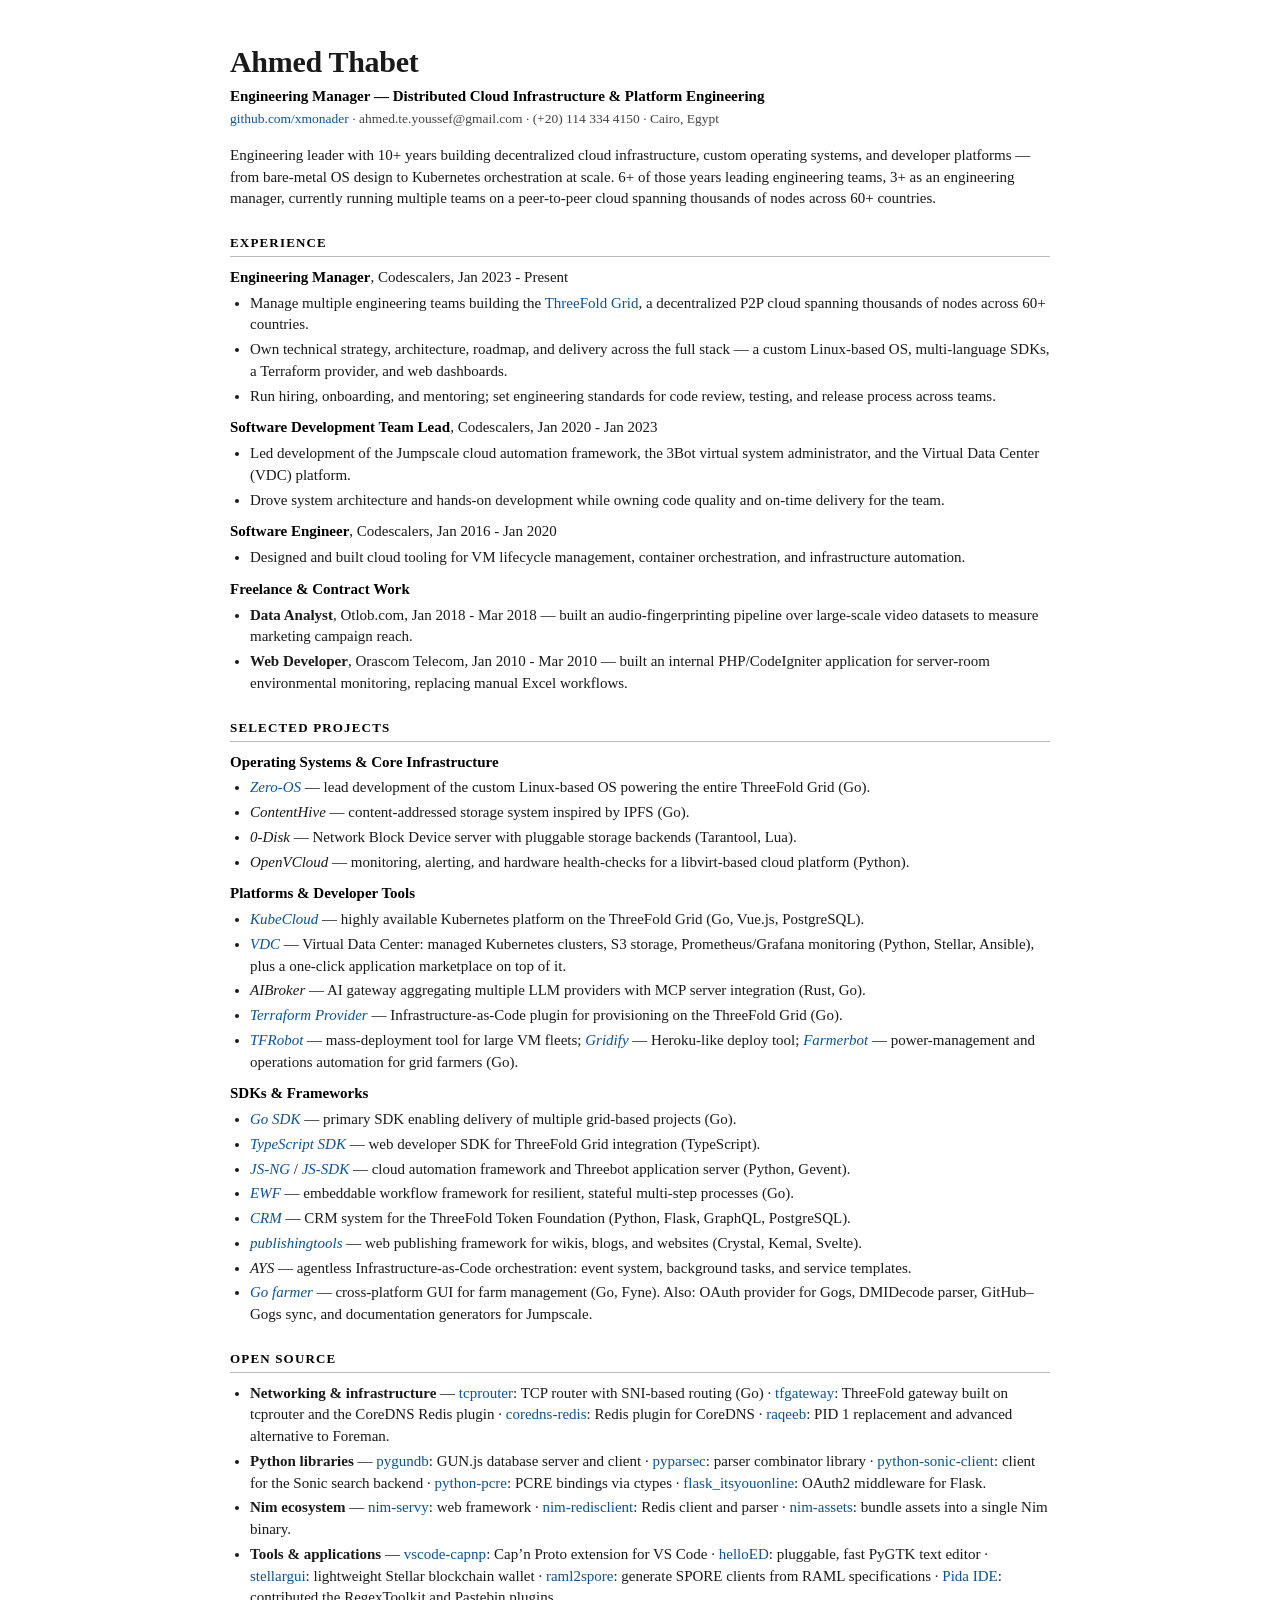
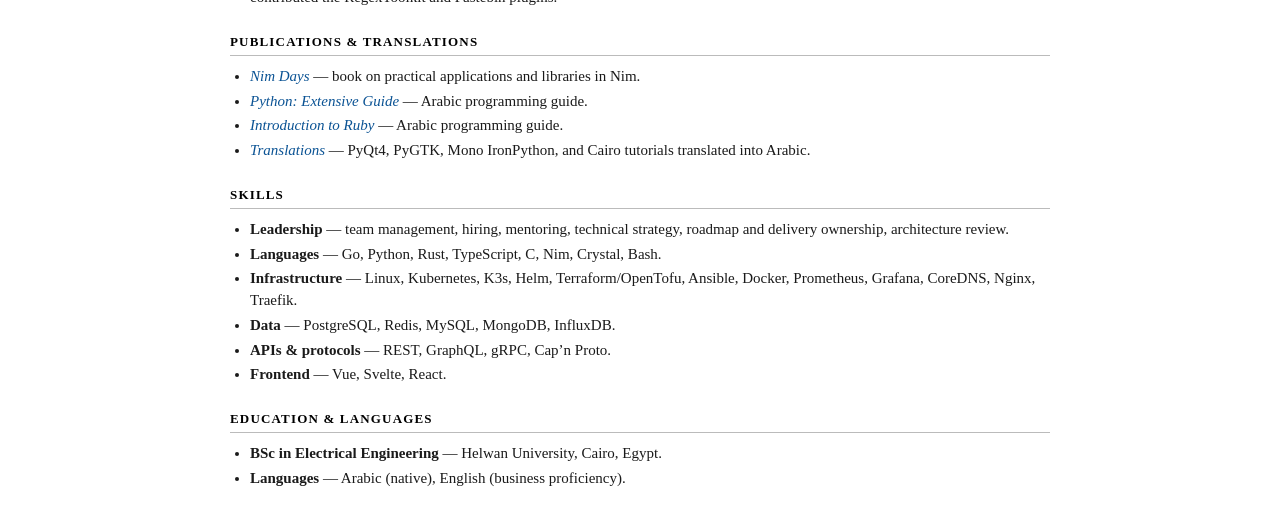
==== docs/index.html @ cac89281 "resume: surface leadership tenure in the summary '10+ years' alone reads as IC experience. Both figu" ====
<!DOCTYPE html>
<html xmlns="http://www.w3.org/1999/xhtml" lang xml:lang>
<head>
  <meta charset="utf-8" />
  <meta name="generator" content="pandoc" />
  <meta name="viewport" content="width=device-width, initial-scale=1.0, user-scalable=yes" />
  <meta name="author" content="Ahmed Thabet" />
  <meta name="keywords" content="Engineering Manager, Distributed
Systems, Go, Kubernetes" />
  <title>Ahmed Thabet — Engineering Manager</title>
  <style>
code{white-space: pre-wrap;}
span.smallcaps{font-variant: small-caps;}
div.columns{display: flex; gap: min(4vw, 1.5em);}
div.column{flex: auto; overflow-x: auto;}
div.hanging-indent{margin-left: 1.5em; text-indent: -1.5em;}

ul.task-list[class]{list-style: none;}
ul.task-list li input[type="checkbox"] {
font-size: inherit;
width: 0.8em;
margin: 0 0.8em 0.2em -1.6em;
vertical-align: middle;
}
.display.math{display: block; text-align: center; margin: 0.5rem auto;}
</style>
  <style type="text/css">
body {
margin: 40px auto;
padding: 0 20px;
max-width: 820px;
font-family: "Palatino Linotype", Palatino, Georgia, serif;
font-size: 15px;
line-height: 1.45;
color: #1a1a1a;
background: #fff;
}
h1 {
margin: 0 0 2px;
font-size: 30px;
letter-spacing: -0.01em;
}

h1 + p { margin: 0 0 2px; font-size: 15px; }
h1 + p + p { margin: 0 0 16px; font-size: 13.5px; color: #444; }
h2 {
font-size: 13px;
text-transform: uppercase;
letter-spacing: 0.09em;
color: #000;
border-bottom: 1px solid #bbb;
padding-bottom: 3px;
margin: 24px 0 10px;
}

p { margin: 10px 0 4px; }
p strong:first-child { color: #000; }
ul { margin: 4px 0 10px; padding-left: 20px; }
li { margin-bottom: 3px; }
a { color: #0b5394; text-decoration: none; }
a:hover { text-decoration: underline; }
code { background: #f4f4f4; padding: 1px 4px; border-radius: 3px; font-size: 0.9em; }
@media print {
body { margin: 0; padding: 0; max-width: none; font-size: 10.5pt; }
h2 { margin-top: 16px; }
a { color: #000; text-decoration: none; }
}
@media (max-width: 600px) {
body { margin: 20px auto; font-size: 14px; }
h1 { font-size: 24px; }
}
</style>
  
</head>
<body>
<h1 id="ahmed-thabet">Ahmed Thabet</h1>
<p><strong>Engineering Manager — Distributed Cloud Infrastructure &amp;
Platform Engineering</strong></p>
<p><a href="https://github.com/xmonader">github.com/xmonader</a> ·
ahmed.te.youssef@gmail.com · (+20) 114 334 4150 · Cairo, Egypt</p>
<p>Engineering leader with 10+ years building decentralized cloud
infrastructure, custom operating systems, and developer platforms — from
bare-metal OS design to Kubernetes orchestration at scale. 6+ of those
years leading engineering teams, 3+ as an engineering manager, currently
running multiple teams on a peer-to-peer cloud spanning thousands of
nodes across 60+ countries.</p>
<h2 id="experience">Experience</h2>
<p><strong>Engineering Manager</strong>, Codescalers, Jan 2023 -
Present</p>
<ul>
<li>Manage multiple engineering teams building the <a href="https://threefold.io">ThreeFold Grid</a>, a decentralized P2P
cloud spanning thousands of nodes across 60+ countries.</li>
<li>Own technical strategy, architecture, roadmap, and delivery across
the full stack — a custom Linux-based OS, multi-language SDKs, a
Terraform provider, and web dashboards.</li>
<li>Run hiring, onboarding, and mentoring; set engineering standards for
code review, testing, and release process across teams.</li>
</ul>
<p><strong>Software Development Team Lead</strong>, Codescalers, Jan
2020 - Jan 2023</p>
<ul>
<li>Led development of the Jumpscale cloud automation framework, the
3Bot virtual system administrator, and the Virtual Data Center (VDC)
platform.</li>
<li>Drove system architecture and hands-on development while owning code
quality and on-time delivery for the team.</li>
</ul>
<p><strong>Software Engineer</strong>, Codescalers, Jan 2016 - Jan
2020</p>
<ul>
<li>Designed and built cloud tooling for VM lifecycle management,
container orchestration, and infrastructure automation.</li>
</ul>
<p><strong>Freelance &amp; Contract Work</strong></p>
<ul>
<li><strong>Data Analyst</strong>, Otlob.com, Jan 2018 - Mar 2018 —
built an audio-fingerprinting pipeline over large-scale video datasets
to measure marketing campaign reach.</li>
<li><strong>Web Developer</strong>, Orascom Telecom, Jan 2010 - Mar 2010
— built an internal PHP/CodeIgniter application for server-room
environmental monitoring, replacing manual Excel workflows.</li>
</ul>
<h2 id="selected-projects">Selected Projects</h2>
<p><strong>Operating Systems &amp; Core Infrastructure</strong></p>
<ul>
<li><a href="https://github.com/threefoldtech/zos"><em>Zero-OS</em></a>
— lead development of the custom Linux-based OS powering the entire
ThreeFold Grid (Go).</li>
<li><em>ContentHive</em> — content-addressed storage system inspired by
IPFS (Go).</li>
<li><em>0-Disk</em> — Network Block Device server with pluggable storage
backends (Tarantool, Lua).</li>
<li><em>OpenVCloud</em> — monitoring, alerting, and hardware
health-checks for a libvirt-based cloud platform (Python).</li>
</ul>
<p><strong>Platforms &amp; Developer Tools</strong></p>
<ul>
<li><a href="https://github.com/codescalers/kubecloud"><em>KubeCloud</em></a> —
highly available Kubernetes platform on the ThreeFold Grid (Go, Vue.js,
PostgreSQL).</li>
<li><a href="https://github.com/threefoldtech/vdc"><em>VDC</em></a> —
Virtual Data Center: managed Kubernetes clusters, S3 storage,
Prometheus/Grafana monitoring (Python, Stellar, Ansible), plus a
one-click application marketplace on top of it.</li>
<li><em>AIBroker</em> — AI gateway aggregating multiple LLM providers
with MCP server integration (Rust, Go).</li>
<li><a href="https://github.com/threefoldtech/terraform-provider-grid"><em>Terraform
Provider</em></a> — Infrastructure-as-Code plugin for provisioning on
the ThreeFold Grid (Go).</li>
<li><a href="https://github.com/threefoldtech/tfgrid-sdk-go"><em>TFRobot</em></a>
— mass-deployment tool for large VM fleets; <a href="https://github.com/threefoldtech/tfgrid-sdk-go"><em>Gridify</em></a>
— Heroku-like deploy tool; <a href="https://github.com/threefoldtech/tfgrid-sdk-go"><em>Farmerbot</em></a>
— power-management and operations automation for grid farmers (Go).</li>
</ul>
<p><strong>SDKs &amp; Frameworks</strong></p>
<ul>
<li><a href="https://github.com/threefoldtech/tfgrid-sdk-go"><em>Go
SDK</em></a> — primary SDK enabling delivery of multiple grid-based
projects (Go).</li>
<li><a href="https://github.com/threefoldtech/tfgrid-sdk-ts"><em>TypeScript
SDK</em></a> — web developer SDK for ThreeFold Grid integration
(TypeScript).</li>
<li><a href="https://github.com/threefoldtech/js-ng"><em>JS-NG</em></a>
/ <a href="https://github.com/threefoldtech/js-sdk"><em>JS-SDK</em></a>
— cloud automation framework and Threebot application server (Python,
Gevent).</li>
<li><a href="https://github.com/xmonader/ewf"><em>EWF</em></a> —
embeddable workflow framework for resilient, stateful multi-step
processes (Go).</li>
<li><a href="https://github.com/Incubaid/crm/"><em>CRM</em></a> — CRM
system for the ThreeFold Token Foundation (Python, Flask, GraphQL,
PostgreSQL).</li>
<li><a href="https://github.com/crystaluniverse/publishingtools"><em>publishingtools</em></a>
— web publishing framework for wikis, blogs, and websites (Crystal,
Kemal, Svelte).</li>
<li><em>AYS</em> — agentless Infrastructure-as-Code orchestration: event
system, background tasks, and service templates.</li>
<li><a href="https://github.com/xmonader/gofarmer"><em>Go
farmer</em></a> — cross-platform GUI for farm management (Go, Fyne).
Also: OAuth provider for Gogs, DMIDecode parser, GitHub–Gogs sync, and
documentation generators for Jumpscale.</li>
</ul>
<h2 id="open-source">Open Source</h2>
<ul>
<li><strong>Networking &amp; infrastructure</strong> — <a href="https://github.com/xmonader/tcprouter">tcprouter</a>: TCP router
with SNI-based routing (Go) · <a href="https://github.com/threefoldtech/tfgateway">tfgateway</a>:
ThreeFold gateway built on tcprouter and the CoreDNS Redis plugin · <a href="https://github.com/threefoldtech/coredns-redis">coredns-redis</a>:
Redis plugin for CoreDNS · <a href="https://github.com/xmonader/raqeeb">raqeeb</a>: PID 1 replacement
and advanced alternative to Foreman.</li>
<li><strong>Python libraries</strong> — <a href="https://github.com/xmonader/pygundb">pygundb</a>: GUN.js database
server and client · <a href="https://github.com/xmonader/pyarsec">pyparsec</a>: parser
combinator library · <a href="https://github.com/xmonader/python-sonic-client">python-sonic-client</a>:
client for the Sonic search backend · <a href="https://github.com/xmonader/python-pcre">python-pcre</a>: PCRE
bindings via ctypes · <a href="https://github.com/xmonader/flask_itsyouonline">flask_itsyouonline</a>:
OAuth2 middleware for Flask.</li>
<li><strong>Nim ecosystem</strong> — <a href="https://github.com/xmonader/nim-servy">nim-servy</a>: web
framework · <a href="https://github.com/xmonader/nim-redisclient">nim-redisclient</a>:
Redis client and parser · <a href="https://github.com/xmonader/nimassets">nim-assets</a>: bundle
assets into a single Nim binary.</li>
<li><strong>Tools &amp; applications</strong> — <a href="https://github.com/xmonader/vscode-capnp">vscode-capnp</a>: Cap’n
Proto extension for VS Code · <a href="https://github.com/xmonader/helloed">helloED</a>: pluggable, fast
PyGTK text editor · <a href="https://github.com/xmonader/stellargui">stellargui</a>:
lightweight Stellar blockchain wallet · <a href="https://github.com/xmonader/raml2spore">raml2spore</a>: generate
SPORE clients from RAML specifications · <a href="https://en.wikipedia.org/wiki/PIDA">Pida IDE</a>: contributed the
RegexToolkit and Pastebin plugins.</li>
</ul>
<h2 id="publications-translations">Publications &amp; Translations</h2>
<ul>
<li><a href="https://xmonader.github.io/nimdays/"><em>Nim Days</em></a>
— book on practical applications and libraries in Nim.</li>
<li><a href="http://tuxcoders.sourceforge.net/dokuwiki/doku.php?id=pythonguide:pythonguide"><em>Python:
Extensive Guide</em></a> — Arabic programming guide.</li>
<li><a href="http://tuxcoders.sourceforge.net/dokuwiki/doku.php?id=intro_ruby:intro_ruby"><em>Introduction
to Ruby</em></a> — Arabic programming guide.</li>
<li><a href="http://tuxcoders.sourceforge.net/dokuwiki/doku.php?do=index"><em>Translations</em></a>
— PyQt4, PyGTK, Mono IronPython, and Cairo tutorials translated into
Arabic.</li>
</ul>
<h2 id="skills">Skills</h2>
<ul>
<li><strong>Leadership</strong> — team management, hiring, mentoring,
technical strategy, roadmap and delivery ownership, architecture
review.</li>
<li><strong>Languages</strong> — Go, Python, Rust, TypeScript, C, Nim,
Crystal, Bash.</li>
<li><strong>Infrastructure</strong> — Linux, Kubernetes, K3s, Helm,
Terraform/OpenTofu, Ansible, Docker, Prometheus, Grafana, CoreDNS,
Nginx, Traefik.</li>
<li><strong>Data</strong> — PostgreSQL, Redis, MySQL, MongoDB,
InfluxDB.</li>
<li><strong>APIs &amp; protocols</strong> — REST, GraphQL, gRPC, Cap’n
Proto.</li>
<li><strong>Frontend</strong> — Vue, Svelte, React.</li>
</ul>
<h2 id="education-languages">Education &amp; Languages</h2>
<ul>
<li><strong>BSc in Electrical Engineering</strong> — Helwan University,
Cairo, Egypt.</li>
<li><strong>Languages</strong> — Arabic (native), English (business
proficiency).</li>
</ul>
</body>
</html>
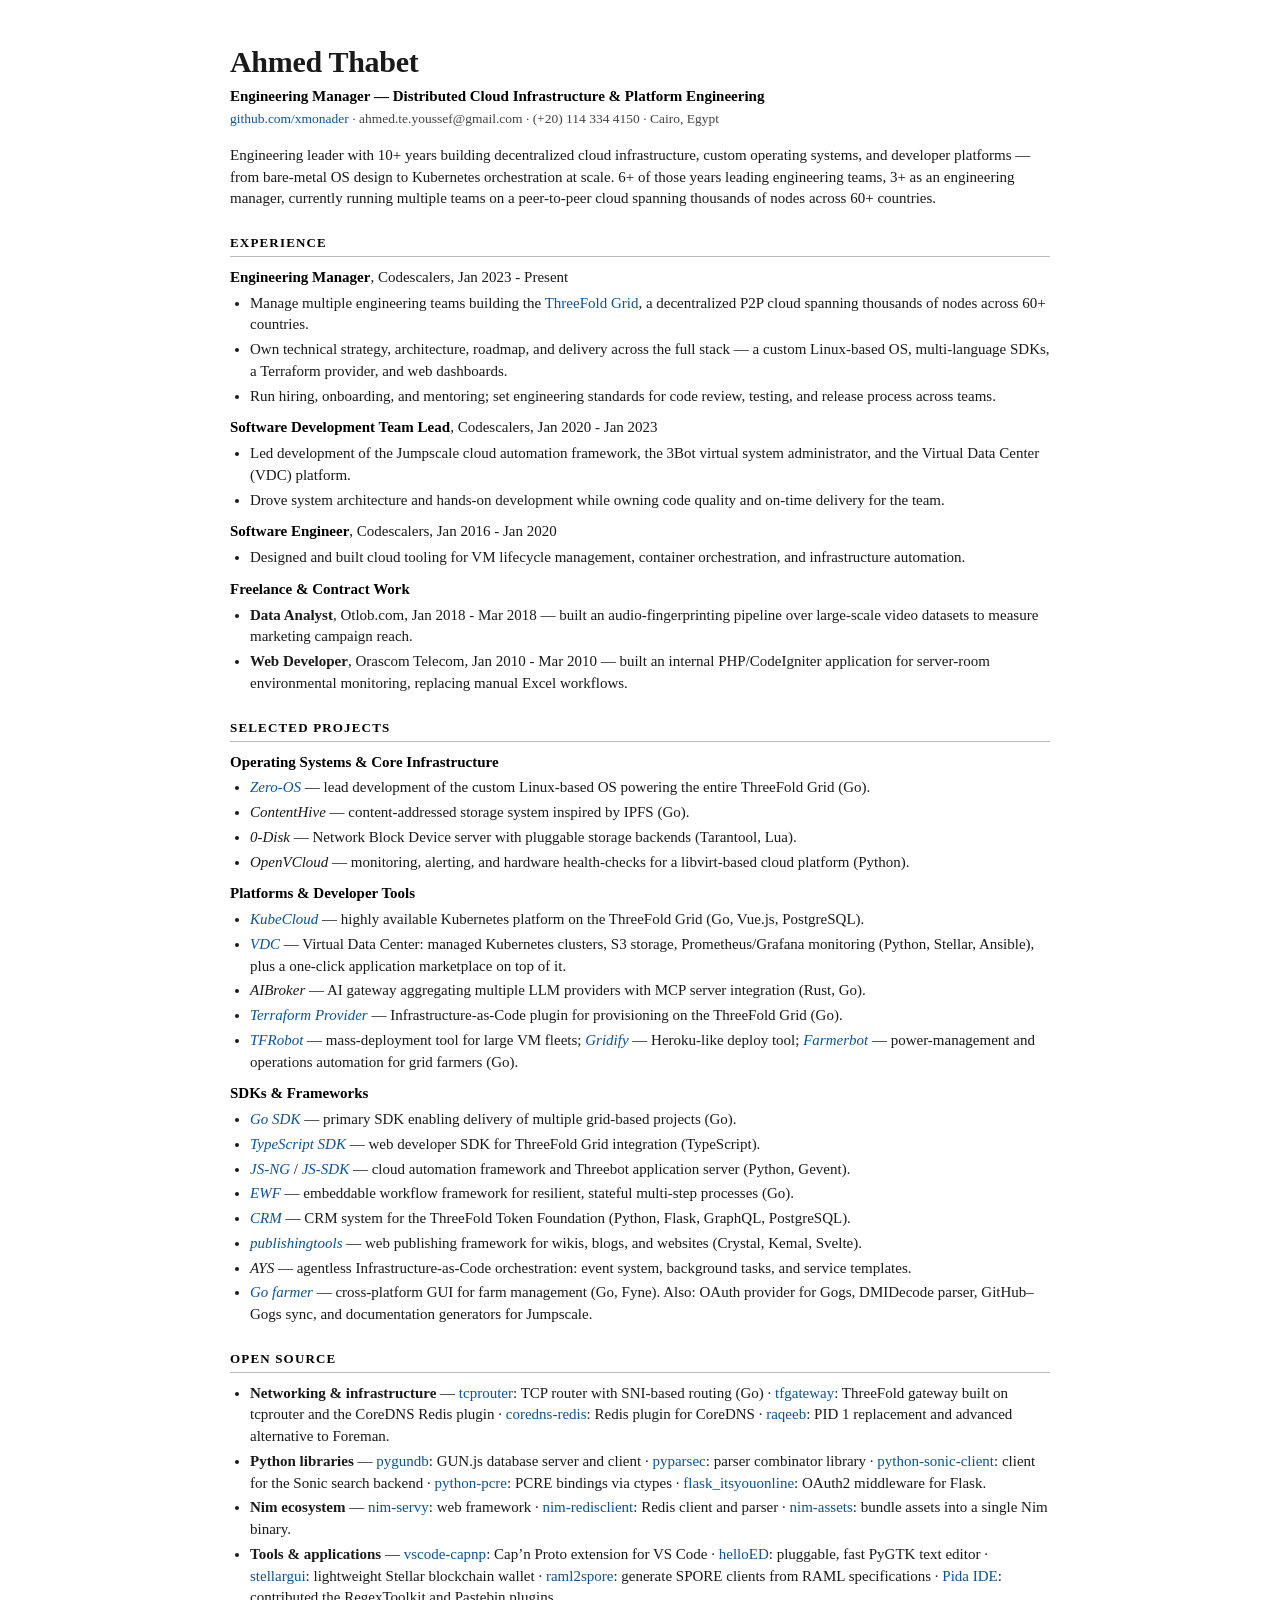
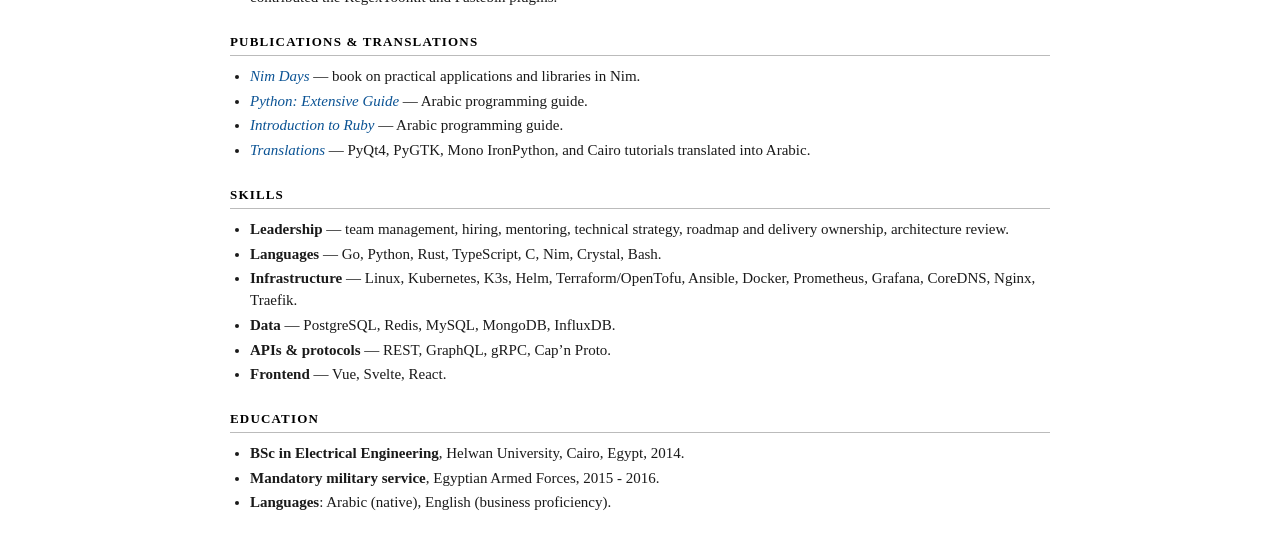
==== commit 2997cd31: "resume: date the degree and add military service Closes the Mar 2010 - Jan 2016 gap: BSc 2014, servi" ====
--- a/docs/index.html
+++ b/docs/index.html
@@ -232,11 +232,13 @@
 Proto.</li>
 <li><strong>Frontend</strong> — Vue, Svelte, React.</li>
 </ul>
-<h2 id="education-languages">Education &amp; Languages</h2>
-<ul>
-<li><strong>BSc in Electrical Engineering</strong> — Helwan University,
-Cairo, Egypt.</li>
-<li><strong>Languages</strong> — Arabic (native), English (business
+<h2 id="education">Education</h2>
+<ul>
+<li><strong>BSc in Electrical Engineering</strong>, Helwan University,
+Cairo, Egypt, 2014.</li>
+<li><strong>Mandatory military service</strong>, Egyptian Armed Forces,
+2015 - 2016.</li>
+<li><strong>Languages</strong>: Arabic (native), English (business
 proficiency).</li>
 </ul>
 </body>
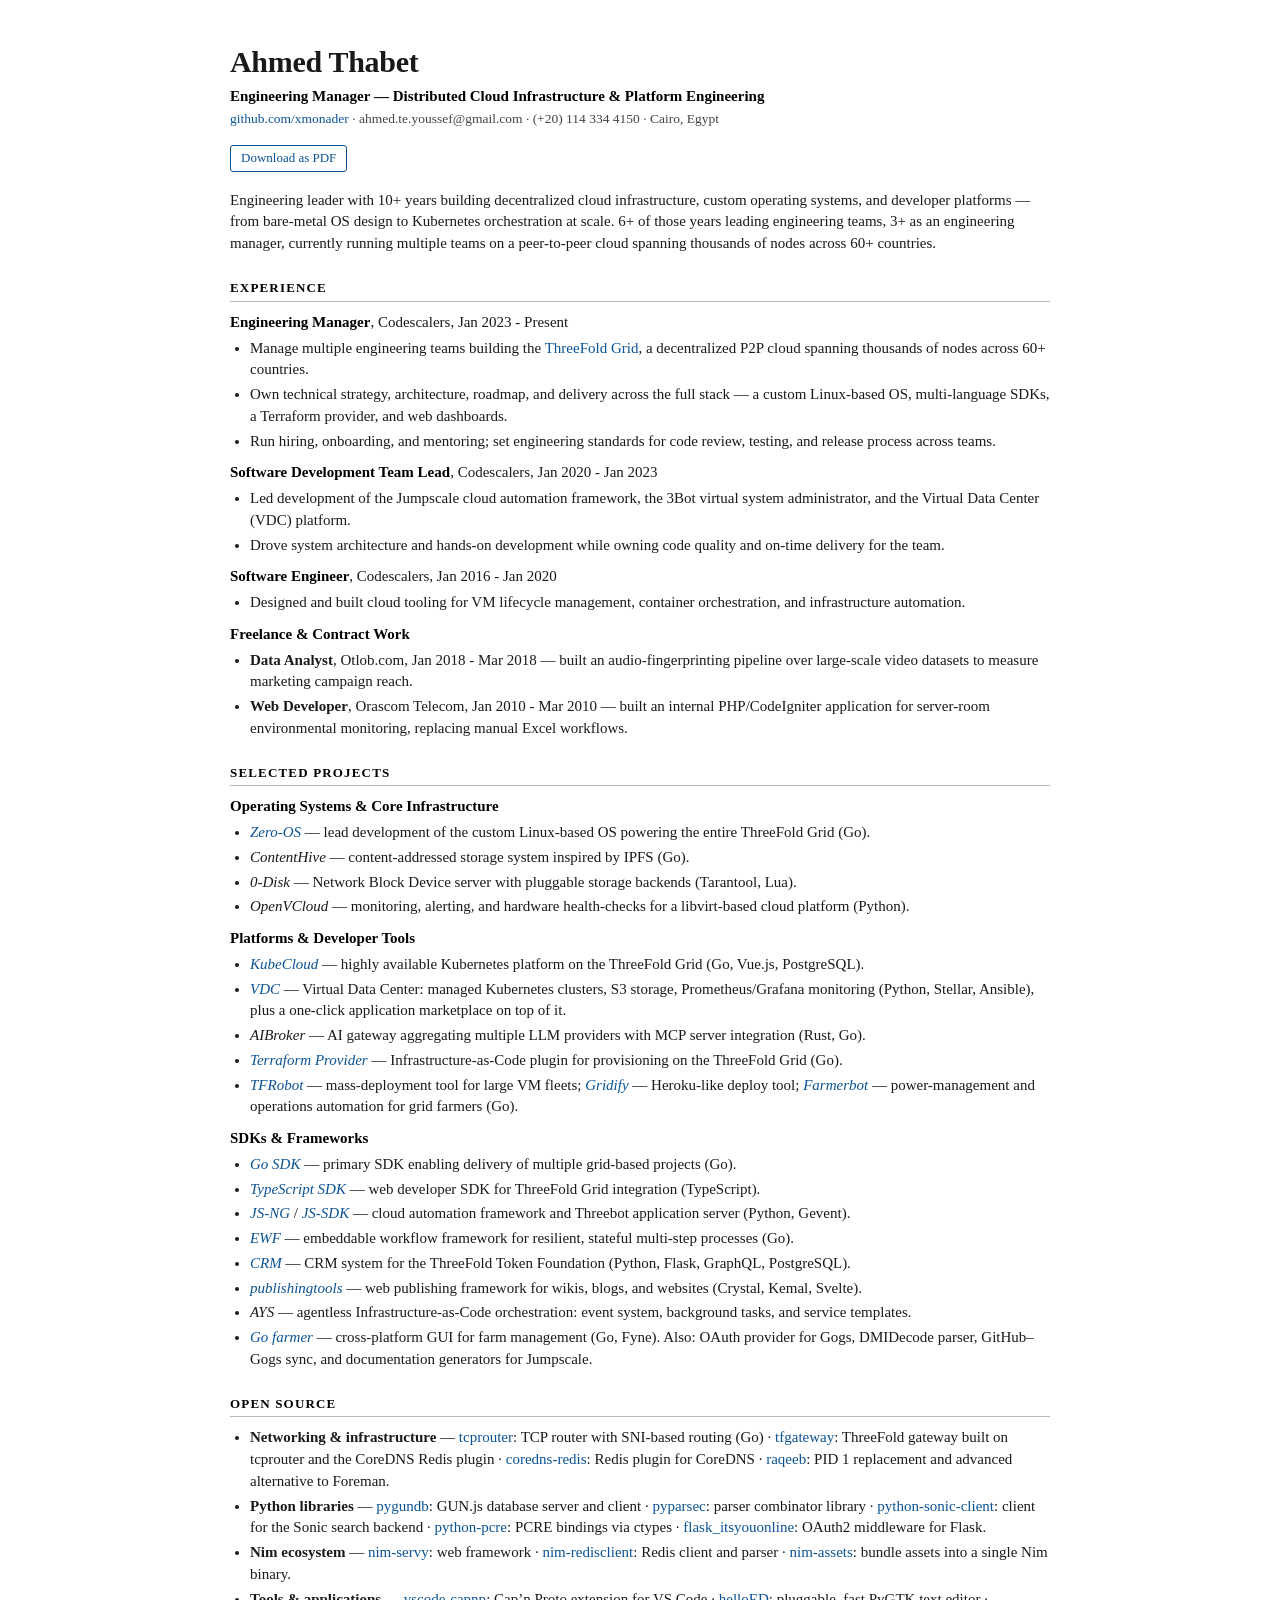
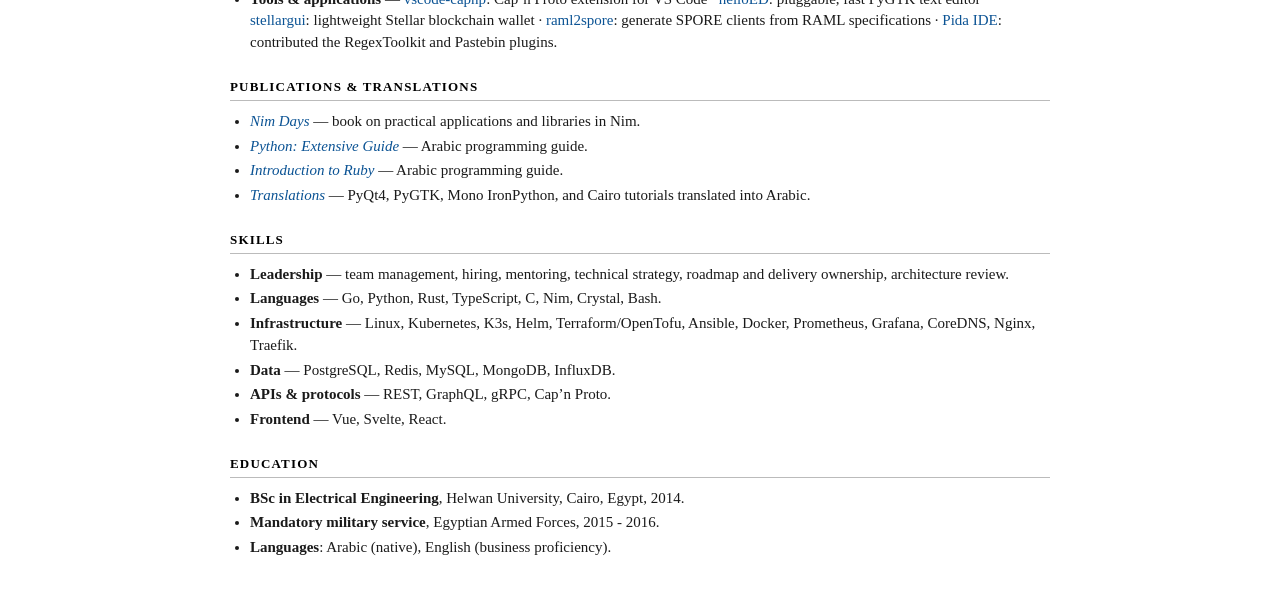
==== commit 237fbc66: "build: single PDF filename, link it from the HTML - Drop the stale docs/resume.pdf and docs/AhmedTha" ====
--- a/docs/index.html
+++ b/docs/index.html
@@ -43,6 +43,14 @@
 
 h1 + p { margin: 0 0 2px; font-size: 15px; }
 h1 + p + p { margin: 0 0 16px; font-size: 13.5px; color: #444; }
+.pdf-link { margin: 0 0 18px; font-size: 13px; }
+.pdf-link a {
+display: inline-block;
+padding: 3px 10px;
+border: 1px solid #0b5394;
+border-radius: 3px;
+}
+.pdf-link a:hover { background: #0b5394; color: #fff; text-decoration: none; }
 h2 {
 font-size: 13px;
 text-transform: uppercase;
@@ -62,6 +70,15 @@
 code { background: #f4f4f4; padding: 1px 4px; border-radius: 3px; font-size: 0.9em; }
 @media print {
 body { margin: 0; padding: 0; max-width: none; font-size: 10.5pt; }
+.pdf-link { display: none; }
+.pdf-link { margin: 0 0 18px; font-size: 13px; }
+.pdf-link a {
+display: inline-block;
+padding: 3px 10px;
+border: 1px solid #0b5394;
+border-radius: 3px;
+}
+.pdf-link a:hover { background: #0b5394; color: #fff; text-decoration: none; }
 h2 { margin-top: 16px; }
 a { color: #000; text-decoration: none; }
 }
@@ -78,6 +95,7 @@
 Platform Engineering</strong></p>
 <p><a href="https://github.com/xmonader">github.com/xmonader</a> ·
 ahmed.te.youssef@gmail.com · (+20) 114 334 4150 · Cairo, Egypt</p>
+<p class="pdf-link"><a href="AhmedThabet_Resume.pdf">Download as PDF</a></p>
 <p>Engineering leader with 10+ years building decentralized cloud
 infrastructure, custom operating systems, and developer platforms — from
 bare-metal OS design to Kubernetes orchestration at scale. 6+ of those
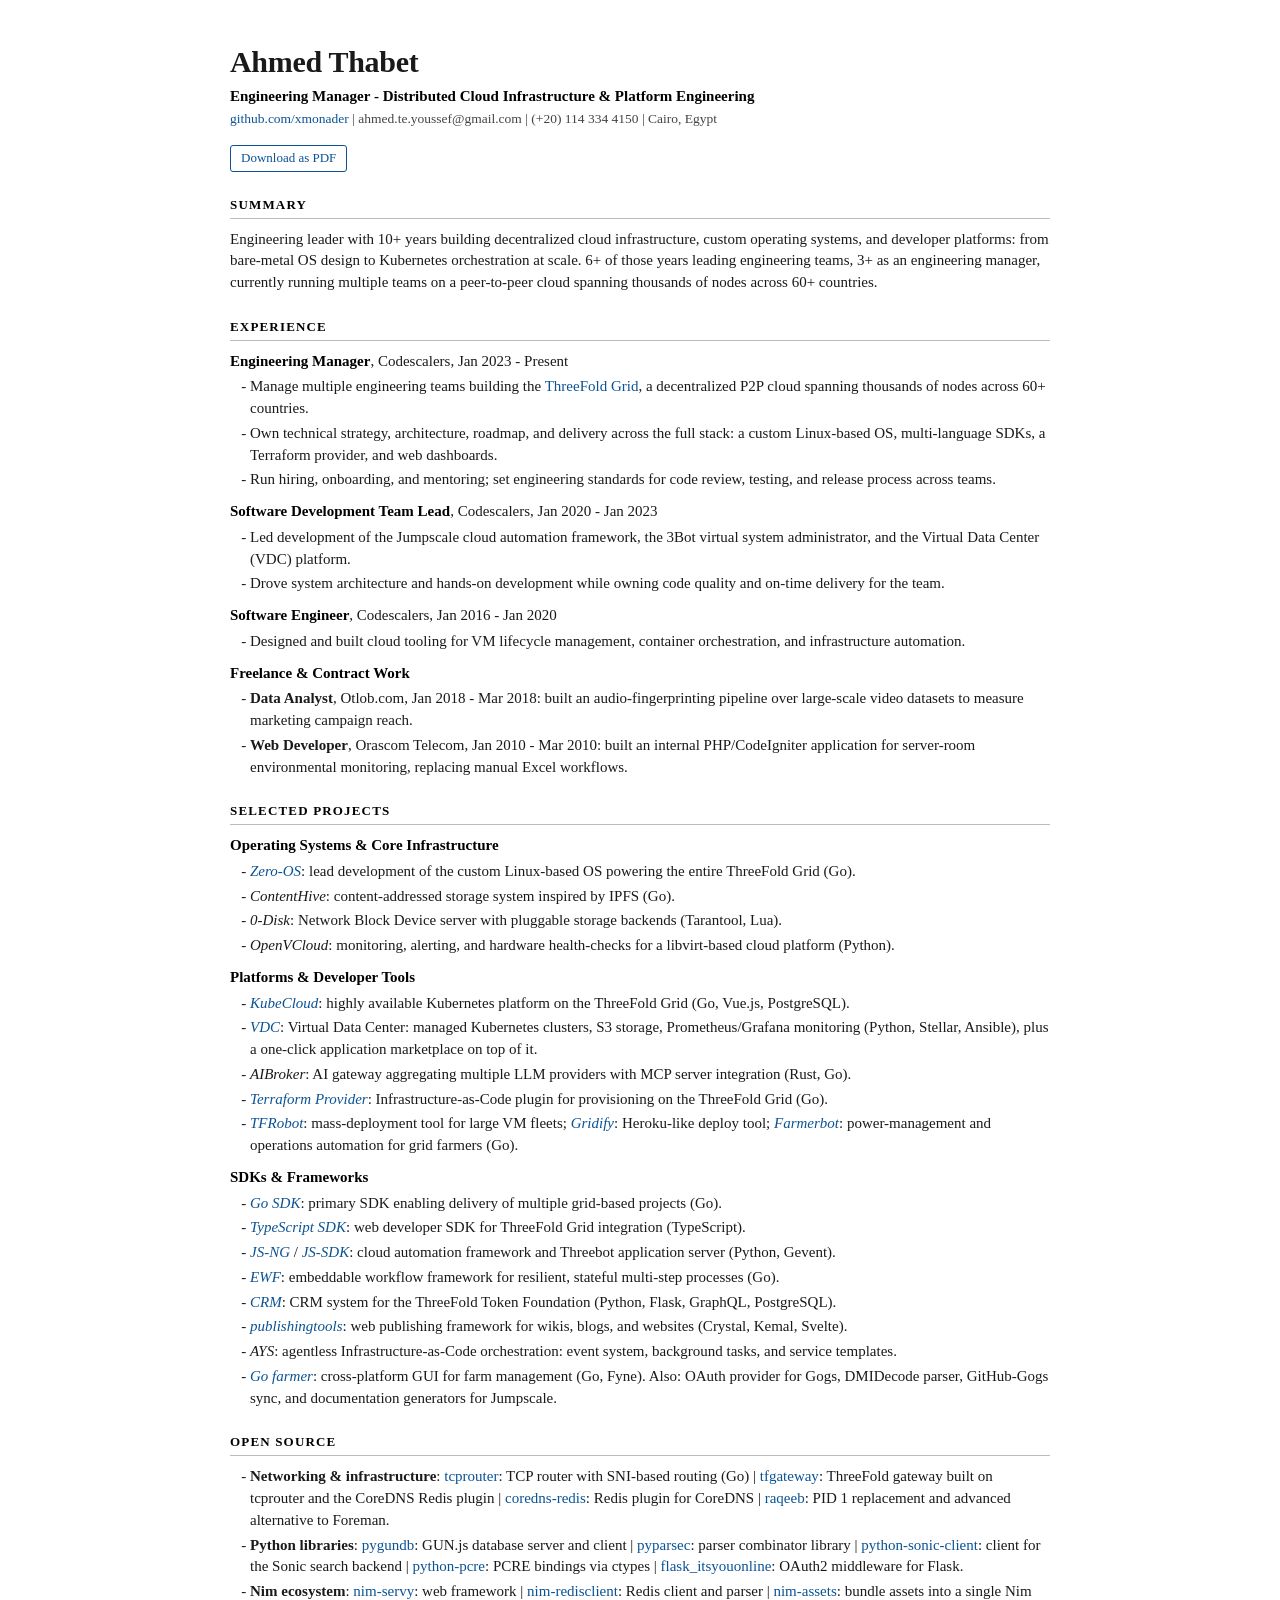
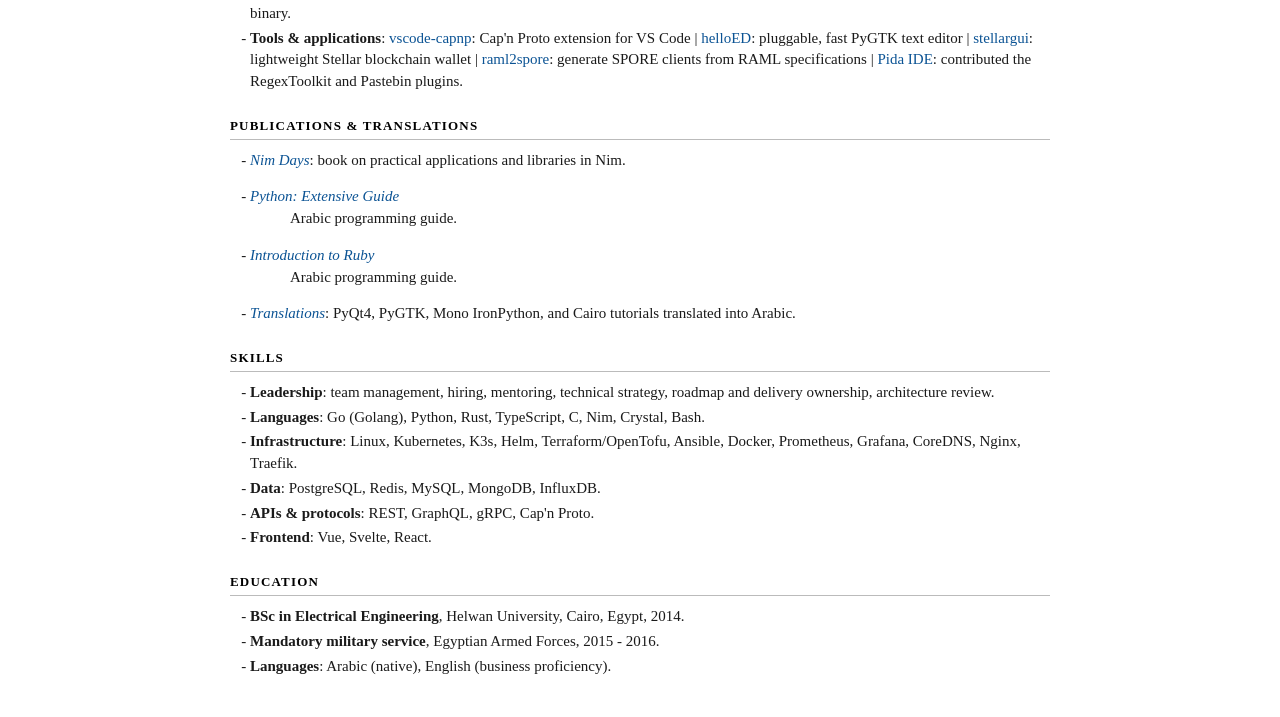
==== commit d230f18e: "resume: make output pure ASCII and add Summary heading - Replace em dash / middot / en dash separato" ====
--- a/docs/index.html
+++ b/docs/index.html
@@ -63,7 +63,7 @@
 
 p { margin: 10px 0 4px; }
 p strong:first-child { color: #000; }
-ul { margin: 4px 0 10px; padding-left: 20px; }
+ul { margin: 4px 0 10px; padding-left: 20px; list-style-type: '- '; }
 li { margin-bottom: 3px; }
 a { color: #0b5394; text-decoration: none; }
 a:hover { text-decoration: underline; }
@@ -91,13 +91,14 @@
 </head>
 <body>
 <h1 id="ahmed-thabet">Ahmed Thabet</h1>
-<p><strong>Engineering Manager — Distributed Cloud Infrastructure &amp;
+<p><strong>Engineering Manager - Distributed Cloud Infrastructure &amp;
 Platform Engineering</strong></p>
-<p><a href="https://github.com/xmonader">github.com/xmonader</a> ·
-ahmed.te.youssef@gmail.com · (+20) 114 334 4150 · Cairo, Egypt</p>
+<p><a href="https://github.com/xmonader">github.com/xmonader</a> |
+ahmed.te.youssef@gmail.com | (+20) 114 334 4150 | Cairo, Egypt</p>
 <p class="pdf-link"><a href="AhmedThabet_Resume.pdf">Download as PDF</a></p>
+<h2 id="summary">Summary</h2>
 <p>Engineering leader with 10+ years building decentralized cloud
-infrastructure, custom operating systems, and developer platforms — from
+infrastructure, custom operating systems, and developer platforms: from
 bare-metal OS design to Kubernetes orchestration at scale. 6+ of those
 years leading engineering teams, 3+ as an engineering manager, currently
 running multiple teams on a peer-to-peer cloud spanning thousands of
@@ -109,7 +110,7 @@
 <li>Manage multiple engineering teams building the <a href="https://threefold.io">ThreeFold Grid</a>, a decentralized P2P
 cloud spanning thousands of nodes across 60+ countries.</li>
 <li>Own technical strategy, architecture, roadmap, and delivery across
-the full stack — a custom Linux-based OS, multi-language SDKs, a
+the full stack: a custom Linux-based OS, multi-language SDKs, a
 Terraform provider, and web dashboards.</li>
 <li>Run hiring, onboarding, and mentoring; set engineering standards for
 code review, testing, and release process across teams.</li>
@@ -131,124 +132,134 @@
 </ul>
 <p><strong>Freelance &amp; Contract Work</strong></p>
 <ul>
-<li><strong>Data Analyst</strong>, Otlob.com, Jan 2018 - Mar 2018 —
-built an audio-fingerprinting pipeline over large-scale video datasets
-to measure marketing campaign reach.</li>
-<li><strong>Web Developer</strong>, Orascom Telecom, Jan 2010 - Mar 2010
-— built an internal PHP/CodeIgniter application for server-room
+<li><strong>Data Analyst</strong>, Otlob.com, Jan 2018 - Mar 2018: built
+an audio-fingerprinting pipeline over large-scale video datasets to
+measure marketing campaign reach.</li>
+<li><strong>Web Developer</strong>, Orascom Telecom, Jan 2010 - Mar
+2010: built an internal PHP/CodeIgniter application for server-room
 environmental monitoring, replacing manual Excel workflows.</li>
 </ul>
 <h2 id="selected-projects">Selected Projects</h2>
 <p><strong>Operating Systems &amp; Core Infrastructure</strong></p>
 <ul>
-<li><a href="https://github.com/threefoldtech/zos"><em>Zero-OS</em></a>
-— lead development of the custom Linux-based OS powering the entire
+<li><a href="https://github.com/threefoldtech/zos"><em>Zero-OS</em></a>:
+lead development of the custom Linux-based OS powering the entire
 ThreeFold Grid (Go).</li>
-<li><em>ContentHive</em> — content-addressed storage system inspired by
+<li><em>ContentHive</em>: content-addressed storage system inspired by
 IPFS (Go).</li>
-<li><em>0-Disk</em> — Network Block Device server with pluggable storage
+<li><em>0-Disk</em>: Network Block Device server with pluggable storage
 backends (Tarantool, Lua).</li>
-<li><em>OpenVCloud</em> — monitoring, alerting, and hardware
+<li><em>OpenVCloud</em>: monitoring, alerting, and hardware
 health-checks for a libvirt-based cloud platform (Python).</li>
 </ul>
 <p><strong>Platforms &amp; Developer Tools</strong></p>
 <ul>
-<li><a href="https://github.com/codescalers/kubecloud"><em>KubeCloud</em></a> —
+<li><a href="https://github.com/codescalers/kubecloud"><em>KubeCloud</em></a>:
 highly available Kubernetes platform on the ThreeFold Grid (Go, Vue.js,
 PostgreSQL).</li>
-<li><a href="https://github.com/threefoldtech/vdc"><em>VDC</em></a> —
+<li><a href="https://github.com/threefoldtech/vdc"><em>VDC</em></a>:
 Virtual Data Center: managed Kubernetes clusters, S3 storage,
 Prometheus/Grafana monitoring (Python, Stellar, Ansible), plus a
 one-click application marketplace on top of it.</li>
-<li><em>AIBroker</em> — AI gateway aggregating multiple LLM providers
+<li><em>AIBroker</em>: AI gateway aggregating multiple LLM providers
 with MCP server integration (Rust, Go).</li>
 <li><a href="https://github.com/threefoldtech/terraform-provider-grid"><em>Terraform
-Provider</em></a> — Infrastructure-as-Code plugin for provisioning on
-the ThreeFold Grid (Go).</li>
-<li><a href="https://github.com/threefoldtech/tfgrid-sdk-go"><em>TFRobot</em></a>
-— mass-deployment tool for large VM fleets; <a href="https://github.com/threefoldtech/tfgrid-sdk-go"><em>Gridify</em></a>
-— Heroku-like deploy tool; <a href="https://github.com/threefoldtech/tfgrid-sdk-go"><em>Farmerbot</em></a>
-— power-management and operations automation for grid farmers (Go).</li>
+Provider</em></a>: Infrastructure-as-Code plugin for provisioning on the
+ThreeFold Grid (Go).</li>
+<li><a href="https://github.com/threefoldtech/tfgrid-sdk-go"><em>TFRobot</em></a>:
+mass-deployment tool for large VM fleets; <a href="https://github.com/threefoldtech/tfgrid-sdk-go"><em>Gridify</em></a>:
+Heroku-like deploy tool; <a href="https://github.com/threefoldtech/tfgrid-sdk-go"><em>Farmerbot</em></a>:
+power-management and operations automation for grid farmers (Go).</li>
 </ul>
 <p><strong>SDKs &amp; Frameworks</strong></p>
 <ul>
 <li><a href="https://github.com/threefoldtech/tfgrid-sdk-go"><em>Go
-SDK</em></a> — primary SDK enabling delivery of multiple grid-based
+SDK</em></a>: primary SDK enabling delivery of multiple grid-based
 projects (Go).</li>
 <li><a href="https://github.com/threefoldtech/tfgrid-sdk-ts"><em>TypeScript
-SDK</em></a> — web developer SDK for ThreeFold Grid integration
+SDK</em></a>: web developer SDK for ThreeFold Grid integration
 (TypeScript).</li>
 <li><a href="https://github.com/threefoldtech/js-ng"><em>JS-NG</em></a>
-/ <a href="https://github.com/threefoldtech/js-sdk"><em>JS-SDK</em></a>
-— cloud automation framework and Threebot application server (Python,
+/ <a href="https://github.com/threefoldtech/js-sdk"><em>JS-SDK</em></a>:
+cloud automation framework and Threebot application server (Python,
 Gevent).</li>
-<li><a href="https://github.com/xmonader/ewf"><em>EWF</em></a> —
+<li><a href="https://github.com/xmonader/ewf"><em>EWF</em></a>:
 embeddable workflow framework for resilient, stateful multi-step
 processes (Go).</li>
-<li><a href="https://github.com/Incubaid/crm/"><em>CRM</em></a> — CRM
+<li><a href="https://github.com/Incubaid/crm/"><em>CRM</em></a>: CRM
 system for the ThreeFold Token Foundation (Python, Flask, GraphQL,
 PostgreSQL).</li>
-<li><a href="https://github.com/crystaluniverse/publishingtools"><em>publishingtools</em></a>
-— web publishing framework for wikis, blogs, and websites (Crystal,
-Kemal, Svelte).</li>
-<li><em>AYS</em> — agentless Infrastructure-as-Code orchestration: event
+<li><a href="https://github.com/crystaluniverse/publishingtools"><em>publishingtools</em></a>:
+web publishing framework for wikis, blogs, and websites (Crystal, Kemal,
+Svelte).</li>
+<li><em>AYS</em>: agentless Infrastructure-as-Code orchestration: event
 system, background tasks, and service templates.</li>
 <li><a href="https://github.com/xmonader/gofarmer"><em>Go
-farmer</em></a> — cross-platform GUI for farm management (Go, Fyne).
-Also: OAuth provider for Gogs, DMIDecode parser, GitHub–Gogs sync, and
+farmer</em></a>: cross-platform GUI for farm management (Go, Fyne).
+Also: OAuth provider for Gogs, DMIDecode parser, GitHub-Gogs sync, and
 documentation generators for Jumpscale.</li>
 </ul>
 <h2 id="open-source">Open Source</h2>
 <ul>
-<li><strong>Networking &amp; infrastructure</strong> — <a href="https://github.com/xmonader/tcprouter">tcprouter</a>: TCP router
-with SNI-based routing (Go) · <a href="https://github.com/threefoldtech/tfgateway">tfgateway</a>:
-ThreeFold gateway built on tcprouter and the CoreDNS Redis plugin · <a href="https://github.com/threefoldtech/coredns-redis">coredns-redis</a>:
-Redis plugin for CoreDNS · <a href="https://github.com/xmonader/raqeeb">raqeeb</a>: PID 1 replacement
+<li><strong>Networking &amp; infrastructure</strong>: <a href="https://github.com/xmonader/tcprouter">tcprouter</a>: TCP router
+with SNI-based routing (Go) | <a href="https://github.com/threefoldtech/tfgateway">tfgateway</a>:
+ThreeFold gateway built on tcprouter and the CoreDNS Redis plugin | <a href="https://github.com/threefoldtech/coredns-redis">coredns-redis</a>:
+Redis plugin for CoreDNS | <a href="https://github.com/xmonader/raqeeb">raqeeb</a>: PID 1 replacement
 and advanced alternative to Foreman.</li>
-<li><strong>Python libraries</strong> — <a href="https://github.com/xmonader/pygundb">pygundb</a>: GUN.js database
-server and client · <a href="https://github.com/xmonader/pyarsec">pyparsec</a>: parser
-combinator library · <a href="https://github.com/xmonader/python-sonic-client">python-sonic-client</a>:
-client for the Sonic search backend · <a href="https://github.com/xmonader/python-pcre">python-pcre</a>: PCRE
-bindings via ctypes · <a href="https://github.com/xmonader/flask_itsyouonline">flask_itsyouonline</a>:
+<li><strong>Python libraries</strong>: <a href="https://github.com/xmonader/pygundb">pygundb</a>: GUN.js database
+server and client | <a href="https://github.com/xmonader/pyarsec">pyparsec</a>: parser
+combinator library | <a href="https://github.com/xmonader/python-sonic-client">python-sonic-client</a>:
+client for the Sonic search backend | <a href="https://github.com/xmonader/python-pcre">python-pcre</a>: PCRE
+bindings via ctypes | <a href="https://github.com/xmonader/flask_itsyouonline">flask_itsyouonline</a>:
 OAuth2 middleware for Flask.</li>
-<li><strong>Nim ecosystem</strong> — <a href="https://github.com/xmonader/nim-servy">nim-servy</a>: web
-framework · <a href="https://github.com/xmonader/nim-redisclient">nim-redisclient</a>:
-Redis client and parser · <a href="https://github.com/xmonader/nimassets">nim-assets</a>: bundle
+<li><strong>Nim ecosystem</strong>: <a href="https://github.com/xmonader/nim-servy">nim-servy</a>: web
+framework | <a href="https://github.com/xmonader/nim-redisclient">nim-redisclient</a>:
+Redis client and parser | <a href="https://github.com/xmonader/nimassets">nim-assets</a>: bundle
 assets into a single Nim binary.</li>
-<li><strong>Tools &amp; applications</strong> — <a href="https://github.com/xmonader/vscode-capnp">vscode-capnp</a>: Cap’n
-Proto extension for VS Code · <a href="https://github.com/xmonader/helloed">helloED</a>: pluggable, fast
-PyGTK text editor · <a href="https://github.com/xmonader/stellargui">stellargui</a>:
-lightweight Stellar blockchain wallet · <a href="https://github.com/xmonader/raml2spore">raml2spore</a>: generate
-SPORE clients from RAML specifications · <a href="https://en.wikipedia.org/wiki/PIDA">Pida IDE</a>: contributed the
+<li><strong>Tools &amp; applications</strong>: <a href="https://github.com/xmonader/vscode-capnp">vscode-capnp</a>: Cap&#39;n
+Proto extension for VS Code | <a href="https://github.com/xmonader/helloed">helloED</a>: pluggable, fast
+PyGTK text editor | <a href="https://github.com/xmonader/stellargui">stellargui</a>:
+lightweight Stellar blockchain wallet | <a href="https://github.com/xmonader/raml2spore">raml2spore</a>: generate
+SPORE clients from RAML specifications | <a href="https://en.wikipedia.org/wiki/PIDA">Pida IDE</a>: contributed the
 RegexToolkit and Pastebin plugins.</li>
 </ul>
 <h2 id="publications-translations">Publications &amp; Translations</h2>
 <ul>
-<li><a href="https://xmonader.github.io/nimdays/"><em>Nim Days</em></a>
-— book on practical applications and libraries in Nim.</li>
-<li><a href="http://tuxcoders.sourceforge.net/dokuwiki/doku.php?id=pythonguide:pythonguide"><em>Python:
-Extensive Guide</em></a> — Arabic programming guide.</li>
-<li><a href="http://tuxcoders.sourceforge.net/dokuwiki/doku.php?id=intro_ruby:intro_ruby"><em>Introduction
-to Ruby</em></a> — Arabic programming guide.</li>
-<li><a href="http://tuxcoders.sourceforge.net/dokuwiki/doku.php?do=index"><em>Translations</em></a>
-— PyQt4, PyGTK, Mono IronPython, and Cairo tutorials translated into
+<li><a href="https://xmonader.github.io/nimdays/"><em>Nim Days</em></a>:
+book on practical applications and libraries in Nim.</li>
+<li><dl>
+<dt><a href="http://tuxcoders.sourceforge.net/dokuwiki/doku.php?id=pythonguide:pythonguide"><em>Python:
+Extensive Guide</em></a></dt>
+<dd>
+Arabic programming guide.
+</dd>
+</dl></li>
+<li><dl>
+<dt><a href="http://tuxcoders.sourceforge.net/dokuwiki/doku.php?id=intro_ruby:intro_ruby"><em>Introduction
+to Ruby</em></a></dt>
+<dd>
+Arabic programming guide.
+</dd>
+</dl></li>
+<li><a href="http://tuxcoders.sourceforge.net/dokuwiki/doku.php?do=index"><em>Translations</em></a>:
+PyQt4, PyGTK, Mono IronPython, and Cairo tutorials translated into
 Arabic.</li>
 </ul>
 <h2 id="skills">Skills</h2>
 <ul>
-<li><strong>Leadership</strong> — team management, hiring, mentoring,
+<li><strong>Leadership</strong>: team management, hiring, mentoring,
 technical strategy, roadmap and delivery ownership, architecture
 review.</li>
-<li><strong>Languages</strong> — Go, Python, Rust, TypeScript, C, Nim,
-Crystal, Bash.</li>
-<li><strong>Infrastructure</strong> — Linux, Kubernetes, K3s, Helm,
+<li><strong>Languages</strong>: Go (Golang), Python, Rust, TypeScript,
+C, Nim, Crystal, Bash.</li>
+<li><strong>Infrastructure</strong>: Linux, Kubernetes, K3s, Helm,
 Terraform/OpenTofu, Ansible, Docker, Prometheus, Grafana, CoreDNS,
 Nginx, Traefik.</li>
-<li><strong>Data</strong> — PostgreSQL, Redis, MySQL, MongoDB,
+<li><strong>Data</strong>: PostgreSQL, Redis, MySQL, MongoDB,
 InfluxDB.</li>
-<li><strong>APIs &amp; protocols</strong> — REST, GraphQL, gRPC, Cap’n
+<li><strong>APIs &amp; protocols</strong>: REST, GraphQL, gRPC, Cap&#39;n
 Proto.</li>
-<li><strong>Frontend</strong> — Vue, Svelte, React.</li>
+<li><strong>Frontend</strong>: Vue, Svelte, React.</li>
 </ul>
 <h2 id="education">Education</h2>
 <ul>
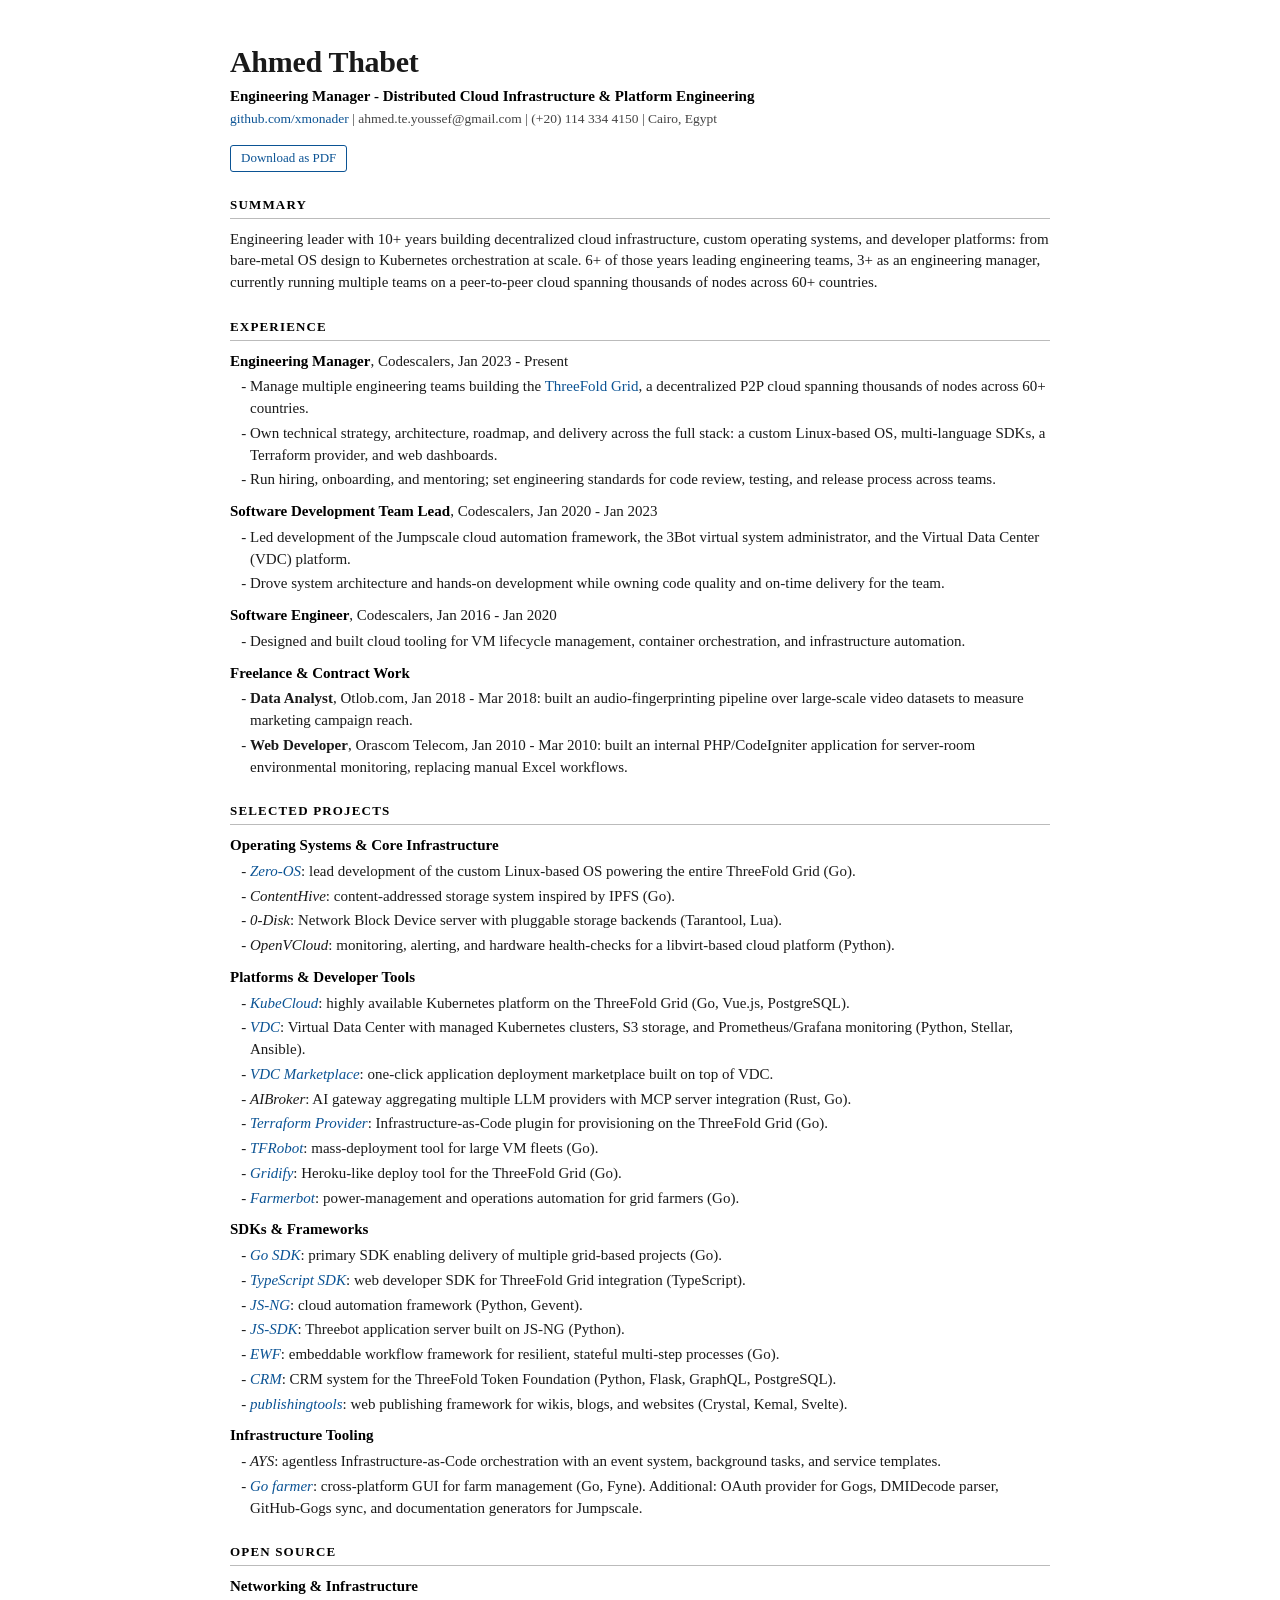
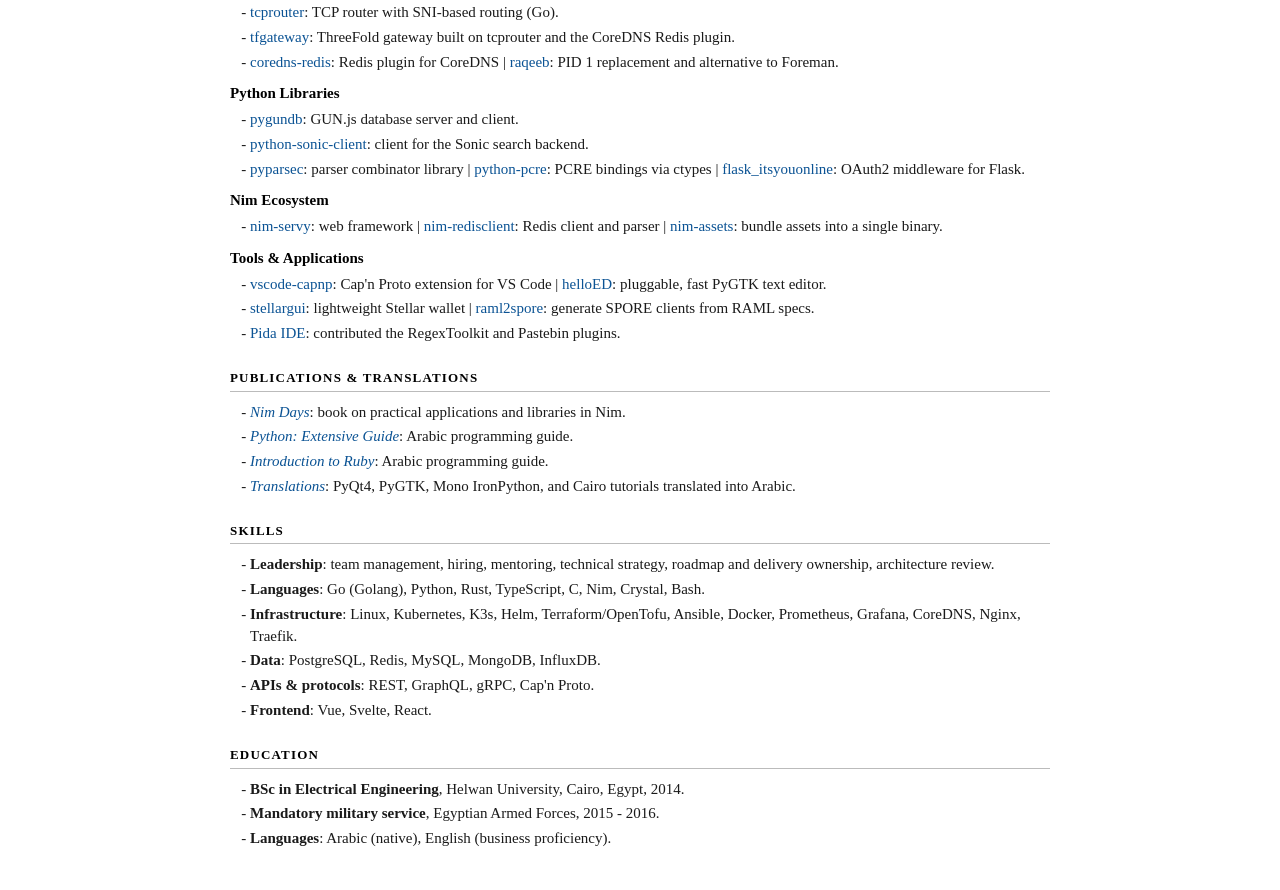
==== commit 49f23fa6: "resume: one line per project, merging only the small entries Every project previously shared a line " ====
--- a/docs/index.html
+++ b/docs/index.html
@@ -158,17 +158,21 @@
 highly available Kubernetes platform on the ThreeFold Grid (Go, Vue.js,
 PostgreSQL).</li>
 <li><a href="https://github.com/threefoldtech/vdc"><em>VDC</em></a>:
-Virtual Data Center: managed Kubernetes clusters, S3 storage,
-Prometheus/Grafana monitoring (Python, Stellar, Ansible), plus a
-one-click application marketplace on top of it.</li>
+Virtual Data Center with managed Kubernetes clusters, S3 storage, and
+Prometheus/Grafana monitoring (Python, Stellar, Ansible).</li>
+<li><a href="https://github.com/threefoldtech/vdc"><em>VDC
+Marketplace</em></a>: one-click application deployment marketplace built
+on top of VDC.</li>
 <li><em>AIBroker</em>: AI gateway aggregating multiple LLM providers
 with MCP server integration (Rust, Go).</li>
 <li><a href="https://github.com/threefoldtech/terraform-provider-grid"><em>Terraform
 Provider</em></a>: Infrastructure-as-Code plugin for provisioning on the
 ThreeFold Grid (Go).</li>
 <li><a href="https://github.com/threefoldtech/tfgrid-sdk-go"><em>TFRobot</em></a>:
-mass-deployment tool for large VM fleets; <a href="https://github.com/threefoldtech/tfgrid-sdk-go"><em>Gridify</em></a>:
-Heroku-like deploy tool; <a href="https://github.com/threefoldtech/tfgrid-sdk-go"><em>Farmerbot</em></a>:
+mass-deployment tool for large VM fleets (Go).</li>
+<li><a href="https://github.com/threefoldtech/tfgrid-sdk-go"><em>Gridify</em></a>:
+Heroku-like deploy tool for the ThreeFold Grid (Go).</li>
+<li><a href="https://github.com/threefoldtech/tfgrid-sdk-go"><em>Farmerbot</em></a>:
 power-management and operations automation for grid farmers (Go).</li>
 </ul>
 <p><strong>SDKs &amp; Frameworks</strong></p>
@@ -179,10 +183,10 @@
 <li><a href="https://github.com/threefoldtech/tfgrid-sdk-ts"><em>TypeScript
 SDK</em></a>: web developer SDK for ThreeFold Grid integration
 (TypeScript).</li>
-<li><a href="https://github.com/threefoldtech/js-ng"><em>JS-NG</em></a>
-/ <a href="https://github.com/threefoldtech/js-sdk"><em>JS-SDK</em></a>:
-cloud automation framework and Threebot application server (Python,
-Gevent).</li>
+<li><a href="https://github.com/threefoldtech/js-ng"><em>JS-NG</em></a>:
+cloud automation framework (Python, Gevent).</li>
+<li><a href="https://github.com/threefoldtech/js-sdk"><em>JS-SDK</em></a>:
+Threebot application server built on JS-NG (Python).</li>
 <li><a href="https://github.com/xmonader/ewf"><em>EWF</em></a>:
 embeddable workflow framework for resilient, stateful multi-step
 processes (Go).</li>
@@ -192,55 +196,64 @@
 <li><a href="https://github.com/crystaluniverse/publishingtools"><em>publishingtools</em></a>:
 web publishing framework for wikis, blogs, and websites (Crystal, Kemal,
 Svelte).</li>
-<li><em>AYS</em>: agentless Infrastructure-as-Code orchestration: event
-system, background tasks, and service templates.</li>
+</ul>
+<p><strong>Infrastructure Tooling</strong></p>
+<ul>
+<li><em>AYS</em>: agentless Infrastructure-as-Code orchestration with an
+event system, background tasks, and service templates.</li>
 <li><a href="https://github.com/xmonader/gofarmer"><em>Go
 farmer</em></a>: cross-platform GUI for farm management (Go, Fyne).
-Also: OAuth provider for Gogs, DMIDecode parser, GitHub-Gogs sync, and
-documentation generators for Jumpscale.</li>
+Additional: OAuth provider for Gogs, DMIDecode parser, GitHub-Gogs sync,
+and documentation generators for Jumpscale.</li>
 </ul>
 <h2 id="open-source">Open Source</h2>
-<ul>
-<li><strong>Networking &amp; infrastructure</strong>: <a href="https://github.com/xmonader/tcprouter">tcprouter</a>: TCP router
-with SNI-based routing (Go) | <a href="https://github.com/threefoldtech/tfgateway">tfgateway</a>:
-ThreeFold gateway built on tcprouter and the CoreDNS Redis plugin | <a href="https://github.com/threefoldtech/coredns-redis">coredns-redis</a>:
+<p><strong>Networking &amp; Infrastructure</strong></p>
+<ul>
+<li><a href="https://github.com/xmonader/tcprouter">tcprouter</a>: TCP
+router with SNI-based routing (Go).</li>
+<li><a href="https://github.com/threefoldtech/tfgateway">tfgateway</a>:
+ThreeFold gateway built on tcprouter and the CoreDNS Redis plugin.</li>
+<li><a href="https://github.com/threefoldtech/coredns-redis">coredns-redis</a>:
 Redis plugin for CoreDNS | <a href="https://github.com/xmonader/raqeeb">raqeeb</a>: PID 1 replacement
-and advanced alternative to Foreman.</li>
-<li><strong>Python libraries</strong>: <a href="https://github.com/xmonader/pygundb">pygundb</a>: GUN.js database
-server and client | <a href="https://github.com/xmonader/pyarsec">pyparsec</a>: parser
-combinator library | <a href="https://github.com/xmonader/python-sonic-client">python-sonic-client</a>:
-client for the Sonic search backend | <a href="https://github.com/xmonader/python-pcre">python-pcre</a>: PCRE
+and alternative to Foreman.</li>
+</ul>
+<p><strong>Python Libraries</strong></p>
+<ul>
+<li><a href="https://github.com/xmonader/pygundb">pygundb</a>: GUN.js
+database server and client.</li>
+<li><a href="https://github.com/xmonader/python-sonic-client">python-sonic-client</a>:
+client for the Sonic search backend.</li>
+<li><a href="https://github.com/xmonader/pyarsec">pyparsec</a>: parser
+combinator library | <a href="https://github.com/xmonader/python-pcre">python-pcre</a>: PCRE
 bindings via ctypes | <a href="https://github.com/xmonader/flask_itsyouonline">flask_itsyouonline</a>:
 OAuth2 middleware for Flask.</li>
-<li><strong>Nim ecosystem</strong>: <a href="https://github.com/xmonader/nim-servy">nim-servy</a>: web
+</ul>
+<p><strong>Nim Ecosystem</strong></p>
+<ul>
+<li><a href="https://github.com/xmonader/nim-servy">nim-servy</a>: web
 framework | <a href="https://github.com/xmonader/nim-redisclient">nim-redisclient</a>:
 Redis client and parser | <a href="https://github.com/xmonader/nimassets">nim-assets</a>: bundle
-assets into a single Nim binary.</li>
-<li><strong>Tools &amp; applications</strong>: <a href="https://github.com/xmonader/vscode-capnp">vscode-capnp</a>: Cap&#39;n
-Proto extension for VS Code | <a href="https://github.com/xmonader/helloed">helloED</a>: pluggable, fast
-PyGTK text editor | <a href="https://github.com/xmonader/stellargui">stellargui</a>:
-lightweight Stellar blockchain wallet | <a href="https://github.com/xmonader/raml2spore">raml2spore</a>: generate
-SPORE clients from RAML specifications | <a href="https://en.wikipedia.org/wiki/PIDA">Pida IDE</a>: contributed the
-RegexToolkit and Pastebin plugins.</li>
+assets into a single binary.</li>
+</ul>
+<p><strong>Tools &amp; Applications</strong></p>
+<ul>
+<li><a href="https://github.com/xmonader/vscode-capnp">vscode-capnp</a>:
+Cap&#39;n Proto extension for VS Code | <a href="https://github.com/xmonader/helloed">helloED</a>: pluggable, fast
+PyGTK text editor.</li>
+<li><a href="https://github.com/xmonader/stellargui">stellargui</a>:
+lightweight Stellar wallet | <a href="https://github.com/xmonader/raml2spore">raml2spore</a>: generate
+SPORE clients from RAML specs.</li>
+<li><a href="https://en.wikipedia.org/wiki/PIDA">Pida IDE</a>:
+contributed the RegexToolkit and Pastebin plugins.</li>
 </ul>
 <h2 id="publications-translations">Publications &amp; Translations</h2>
 <ul>
 <li><a href="https://xmonader.github.io/nimdays/"><em>Nim Days</em></a>:
 book on practical applications and libraries in Nim.</li>
-<li><dl>
-<dt><a href="http://tuxcoders.sourceforge.net/dokuwiki/doku.php?id=pythonguide:pythonguide"><em>Python:
-Extensive Guide</em></a></dt>
-<dd>
-Arabic programming guide.
-</dd>
-</dl></li>
-<li><dl>
-<dt><a href="http://tuxcoders.sourceforge.net/dokuwiki/doku.php?id=intro_ruby:intro_ruby"><em>Introduction
-to Ruby</em></a></dt>
-<dd>
-Arabic programming guide.
-</dd>
-</dl></li>
+<li><a href="http://tuxcoders.sourceforge.net/dokuwiki/doku.php?id=pythonguide:pythonguide"><em>Python:
+Extensive Guide</em></a>: Arabic programming guide.</li>
+<li><a href="http://tuxcoders.sourceforge.net/dokuwiki/doku.php?id=intro_ruby:intro_ruby"><em>Introduction
+to Ruby</em></a>: Arabic programming guide.</li>
 <li><a href="http://tuxcoders.sourceforge.net/dokuwiki/doku.php?do=index"><em>Translations</em></a>:
 PyQt4, PyGTK, Mono IronPython, and Cairo tutorials translated into
 Arabic.</li>
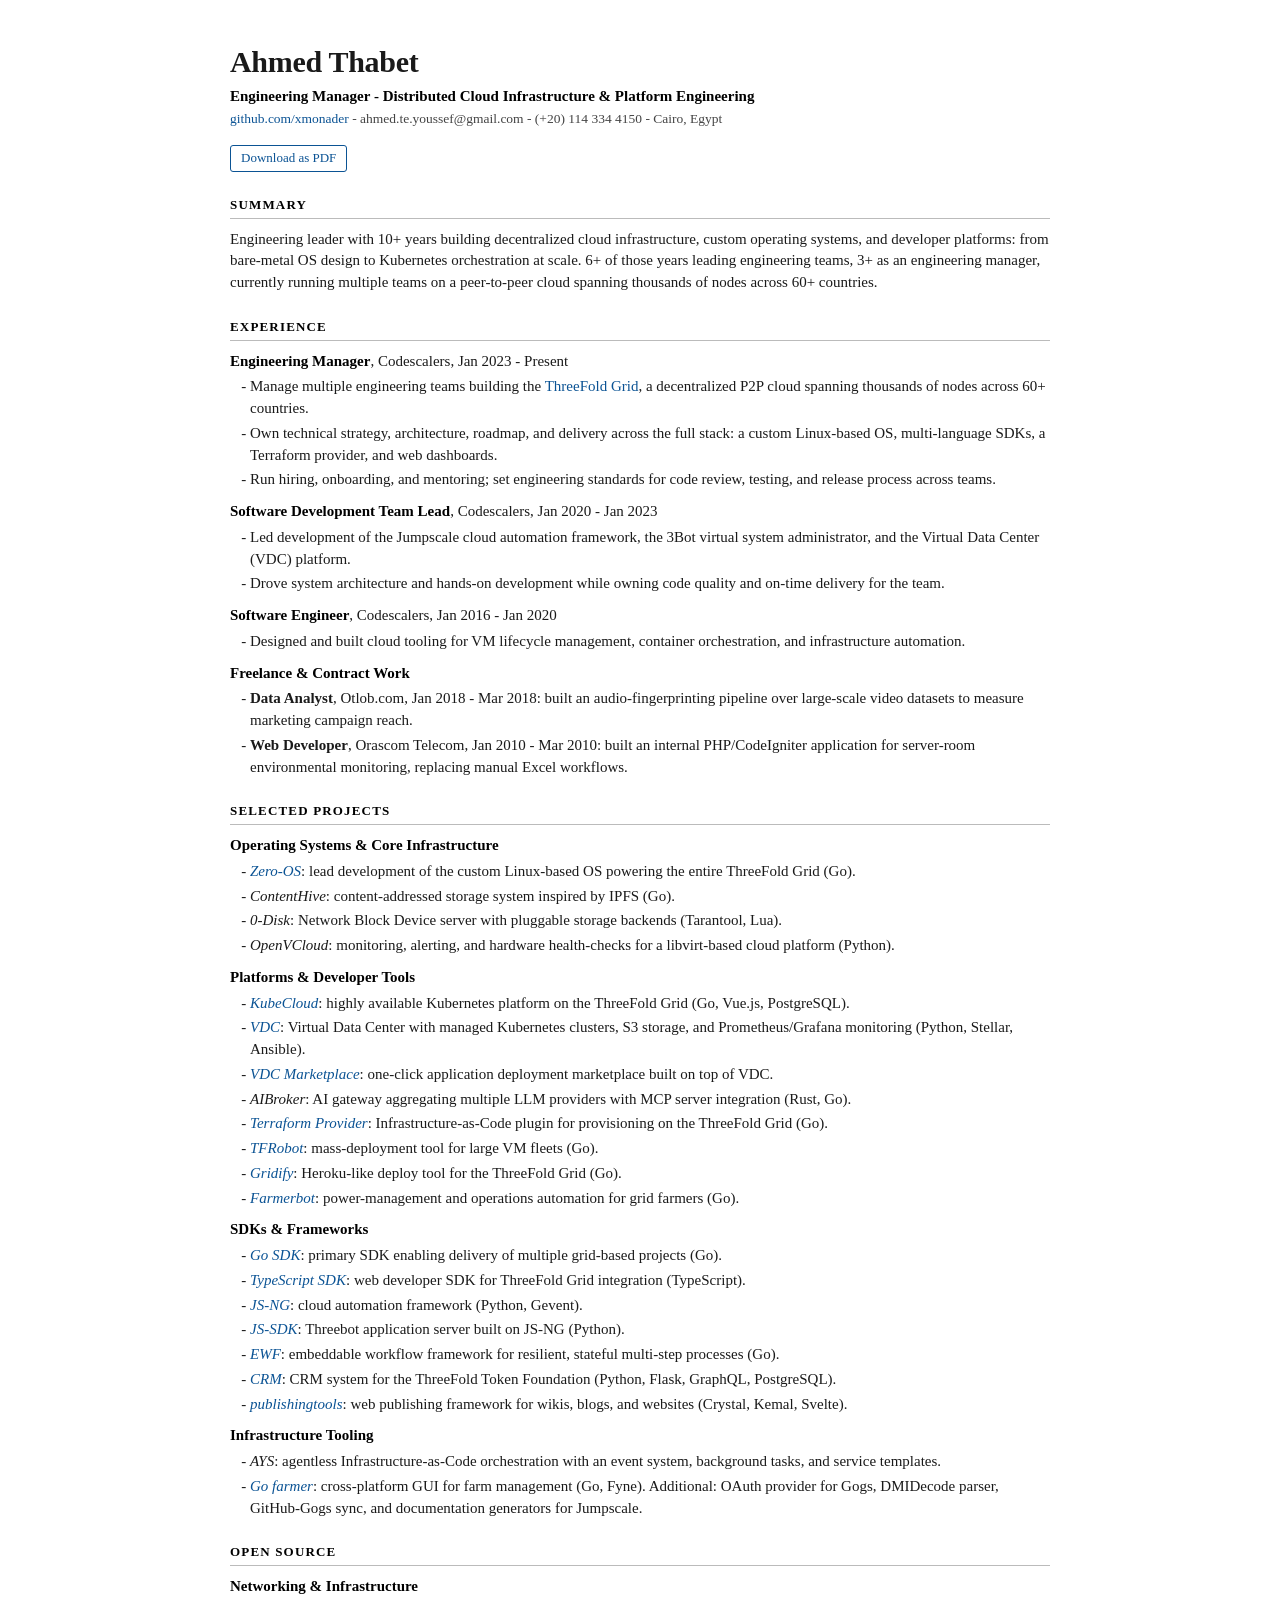
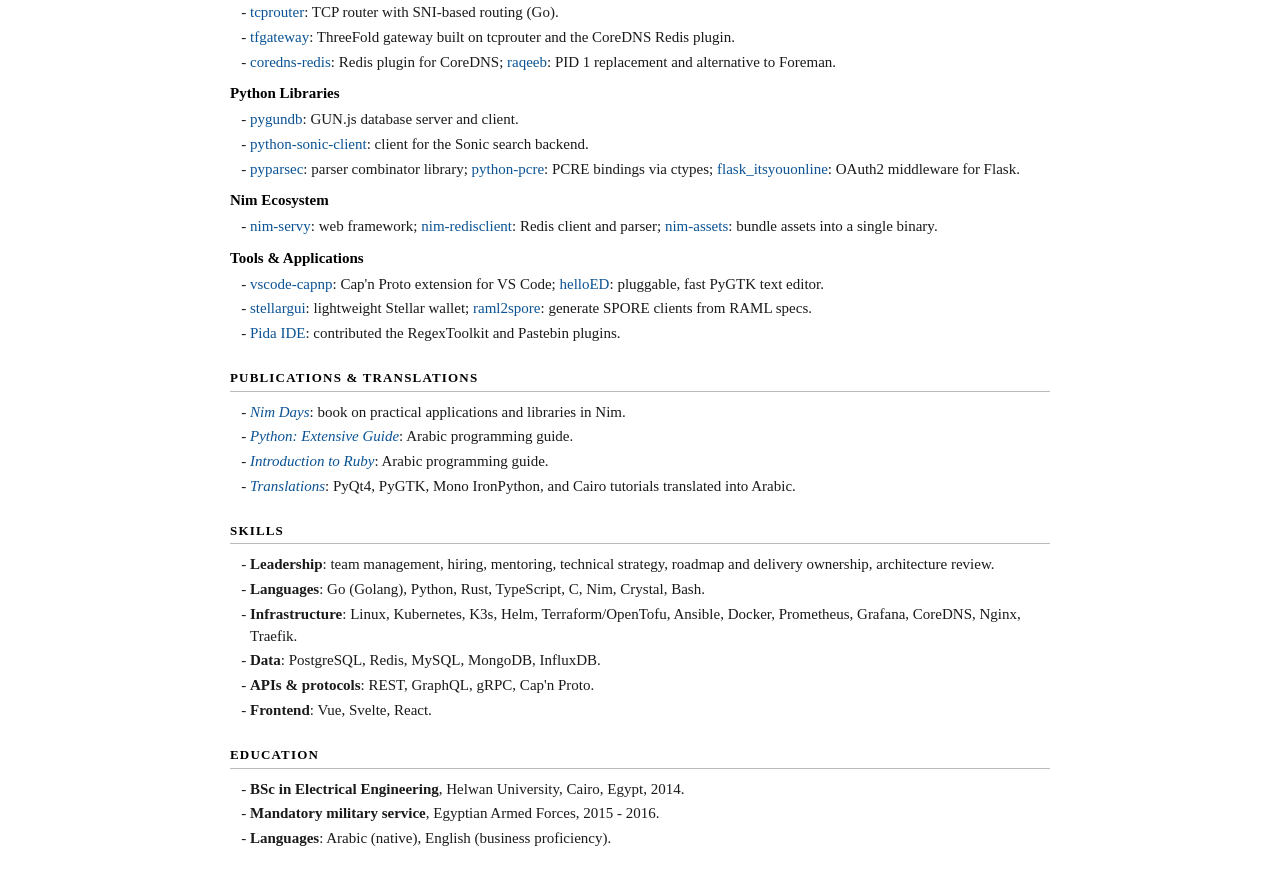
==== commit 5e15fbbb: "resume: drop pipe separators flagged as fancy symbols The scorer reported 10 fancy symbols with 0 no" ====
--- a/docs/index.html
+++ b/docs/index.html
@@ -93,8 +93,8 @@
 <h1 id="ahmed-thabet">Ahmed Thabet</h1>
 <p><strong>Engineering Manager - Distributed Cloud Infrastructure &amp;
 Platform Engineering</strong></p>
-<p><a href="https://github.com/xmonader">github.com/xmonader</a> |
-ahmed.te.youssef@gmail.com | (+20) 114 334 4150 | Cairo, Egypt</p>
+<p><a href="https://github.com/xmonader">github.com/xmonader</a> -
+ahmed.te.youssef@gmail.com - (+20) 114 334 4150 - Cairo, Egypt</p>
 <p class="pdf-link"><a href="AhmedThabet_Resume.pdf">Download as PDF</a></p>
 <h2 id="summary">Summary</h2>
 <p>Engineering leader with 10+ years building decentralized cloud
@@ -214,7 +214,7 @@
 <li><a href="https://github.com/threefoldtech/tfgateway">tfgateway</a>:
 ThreeFold gateway built on tcprouter and the CoreDNS Redis plugin.</li>
 <li><a href="https://github.com/threefoldtech/coredns-redis">coredns-redis</a>:
-Redis plugin for CoreDNS | <a href="https://github.com/xmonader/raqeeb">raqeeb</a>: PID 1 replacement
+Redis plugin for CoreDNS; <a href="https://github.com/xmonader/raqeeb">raqeeb</a>: PID 1 replacement
 and alternative to Foreman.</li>
 </ul>
 <p><strong>Python Libraries</strong></p>
@@ -224,24 +224,24 @@
 <li><a href="https://github.com/xmonader/python-sonic-client">python-sonic-client</a>:
 client for the Sonic search backend.</li>
 <li><a href="https://github.com/xmonader/pyarsec">pyparsec</a>: parser
-combinator library | <a href="https://github.com/xmonader/python-pcre">python-pcre</a>: PCRE
-bindings via ctypes | <a href="https://github.com/xmonader/flask_itsyouonline">flask_itsyouonline</a>:
+combinator library; <a href="https://github.com/xmonader/python-pcre">python-pcre</a>: PCRE
+bindings via ctypes; <a href="https://github.com/xmonader/flask_itsyouonline">flask_itsyouonline</a>:
 OAuth2 middleware for Flask.</li>
 </ul>
 <p><strong>Nim Ecosystem</strong></p>
 <ul>
 <li><a href="https://github.com/xmonader/nim-servy">nim-servy</a>: web
-framework | <a href="https://github.com/xmonader/nim-redisclient">nim-redisclient</a>:
-Redis client and parser | <a href="https://github.com/xmonader/nimassets">nim-assets</a>: bundle
+framework; <a href="https://github.com/xmonader/nim-redisclient">nim-redisclient</a>:
+Redis client and parser; <a href="https://github.com/xmonader/nimassets">nim-assets</a>: bundle
 assets into a single binary.</li>
 </ul>
 <p><strong>Tools &amp; Applications</strong></p>
 <ul>
 <li><a href="https://github.com/xmonader/vscode-capnp">vscode-capnp</a>:
-Cap&#39;n Proto extension for VS Code | <a href="https://github.com/xmonader/helloed">helloED</a>: pluggable, fast
+Cap&#39;n Proto extension for VS Code; <a href="https://github.com/xmonader/helloed">helloED</a>: pluggable, fast
 PyGTK text editor.</li>
 <li><a href="https://github.com/xmonader/stellargui">stellargui</a>:
-lightweight Stellar wallet | <a href="https://github.com/xmonader/raml2spore">raml2spore</a>: generate
+lightweight Stellar wallet; <a href="https://github.com/xmonader/raml2spore">raml2spore</a>: generate
 SPORE clients from RAML specs.</li>
 <li><a href="https://en.wikipedia.org/wiki/PIDA">Pida IDE</a>:
 contributed the RegexToolkit and Pastebin plugins.</li>
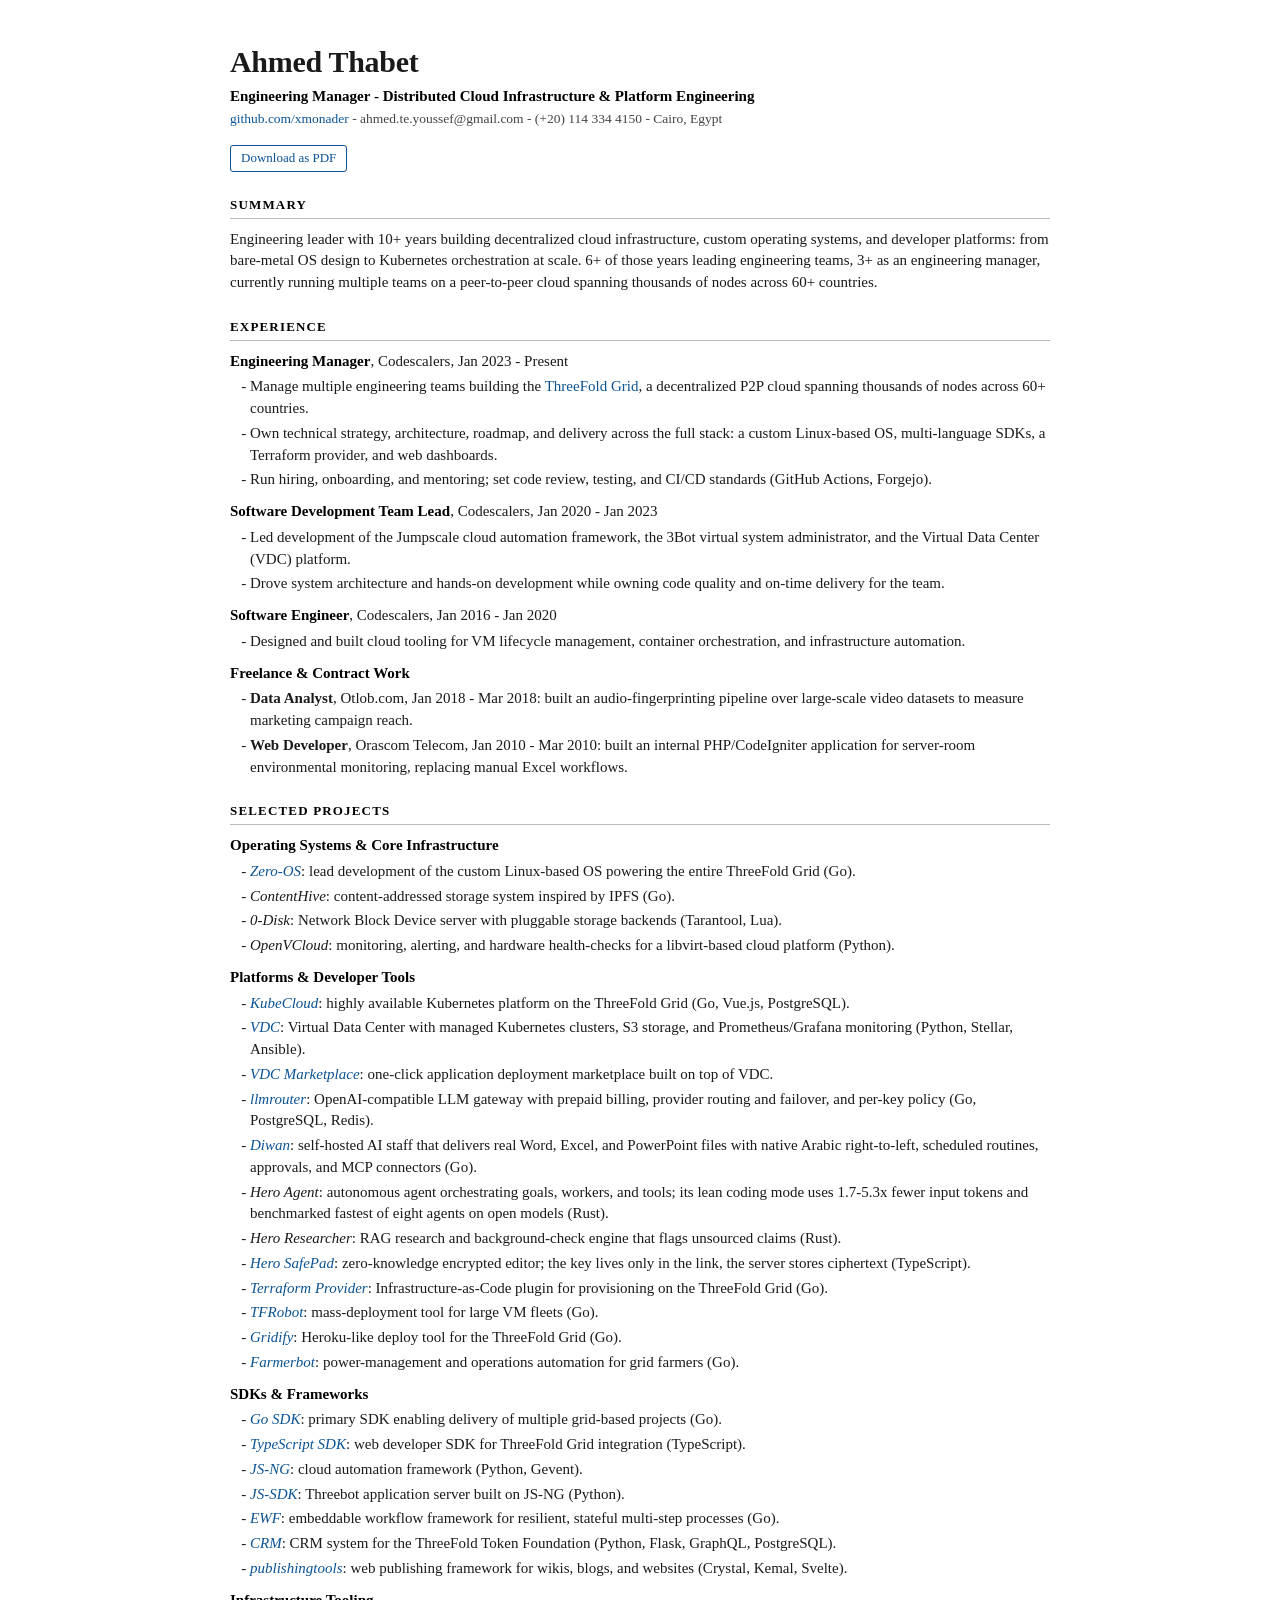
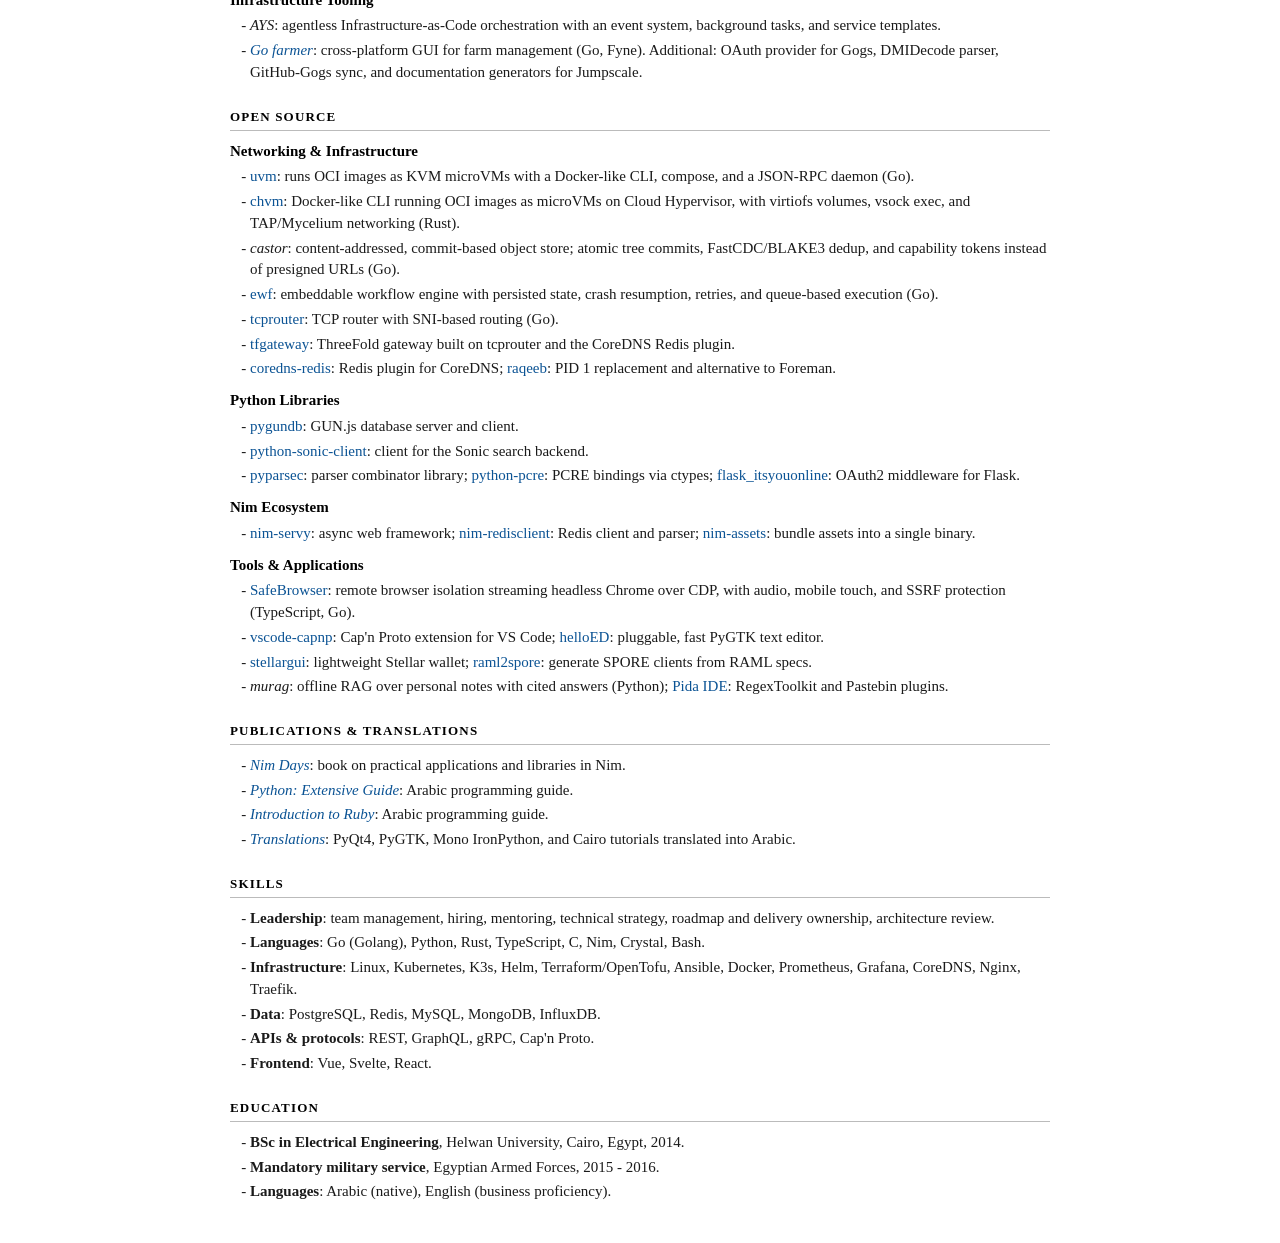
==== commit 200e471c: "resume: restore trimmed impact lines, add llmrouter, Diwan, uvm, chvm, castor, ewf, SafeBrowser" ====
--- a/docs/index.html
+++ b/docs/index.html
@@ -112,8 +112,8 @@
 <li>Own technical strategy, architecture, roadmap, and delivery across
 the full stack: a custom Linux-based OS, multi-language SDKs, a
 Terraform provider, and web dashboards.</li>
-<li>Run hiring, onboarding, and mentoring; set engineering standards for
-code review, testing, and release process across teams.</li>
+<li>Run hiring, onboarding, and mentoring; set code review, testing, and
+CI/CD standards (GitHub Actions, Forgejo).</li>
 </ul>
 <p><strong>Software Development Team Lead</strong>, Codescalers, Jan
 2020 - Jan 2023</p>
@@ -163,8 +163,21 @@
 <li><a href="https://github.com/threefoldtech/vdc"><em>VDC
 Marketplace</em></a>: one-click application deployment marketplace built
 on top of VDC.</li>
-<li><em>AIBroker</em>: AI gateway aggregating multiple LLM providers
-with MCP server integration (Rust, Go).</li>
+<li><a href="https://github.com/xmonader/llmrouter"><em>llmrouter</em></a>:
+OpenAI-compatible LLM gateway with prepaid billing, provider routing and
+failover, and per-key policy (Go, PostgreSQL, Redis).</li>
+<li><a href="https://github.com/xmonader/diwan"><em>Diwan</em></a>:
+self-hosted AI staff that delivers real Word, Excel, and PowerPoint
+files with native Arabic right-to-left, scheduled routines, approvals,
+and MCP connectors (Go).</li>
+<li><em>Hero Agent</em>: autonomous agent orchestrating goals, workers,
+and tools; its lean coding mode uses 1.7-5.3x fewer input tokens and
+benchmarked fastest of eight agents on open models (Rust).</li>
+<li><em>Hero Researcher</em>: RAG research and background-check engine
+that flags unsourced claims (Rust).</li>
+<li><a href="https://github.com/xmonader/safepad"><em>Hero
+SafePad</em></a>: zero-knowledge encrypted editor; the key lives only in
+the link, the server stores ciphertext (TypeScript).</li>
 <li><a href="https://github.com/threefoldtech/terraform-provider-grid"><em>Terraform
 Provider</em></a>: Infrastructure-as-Code plugin for provisioning on the
 ThreeFold Grid (Go).</li>
@@ -209,6 +222,18 @@
 <h2 id="open-source">Open Source</h2>
 <p><strong>Networking &amp; Infrastructure</strong></p>
 <ul>
+<li><a href="https://github.com/xmonader/uvm">uvm</a>: runs OCI images
+as KVM microVMs with a Docker-like CLI, compose, and a JSON-RPC daemon
+(Go).</li>
+<li><a href="https://github.com/xmonader/chvm">chvm</a>: Docker-like CLI
+running OCI images as microVMs on Cloud Hypervisor, with virtiofs
+volumes, vsock exec, and TAP/Mycelium networking (Rust).</li>
+<li><em>castor</em>: content-addressed, commit-based object store;
+atomic tree commits, FastCDC/BLAKE3 dedup, and capability tokens instead
+of presigned URLs (Go).</li>
+<li><a href="https://github.com/xmonader/ewf">ewf</a>: embeddable
+workflow engine with persisted state, crash resumption, retries, and
+queue-based execution (Go).</li>
 <li><a href="https://github.com/xmonader/tcprouter">tcprouter</a>: TCP
 router with SNI-based routing (Go).</li>
 <li><a href="https://github.com/threefoldtech/tfgateway">tfgateway</a>:
@@ -230,21 +255,25 @@
 </ul>
 <p><strong>Nim Ecosystem</strong></p>
 <ul>
-<li><a href="https://github.com/xmonader/nim-servy">nim-servy</a>: web
-framework; <a href="https://github.com/xmonader/nim-redisclient">nim-redisclient</a>:
+<li><a href="https://github.com/xmonader/nim-servy">nim-servy</a>: async
+web framework; <a href="https://github.com/xmonader/nim-redisclient">nim-redisclient</a>:
 Redis client and parser; <a href="https://github.com/xmonader/nimassets">nim-assets</a>: bundle
 assets into a single binary.</li>
 </ul>
 <p><strong>Tools &amp; Applications</strong></p>
 <ul>
+<li><a href="https://github.com/xmonader/safebrowser">SafeBrowser</a>:
+remote browser isolation streaming headless Chrome over CDP, with audio,
+mobile touch, and SSRF protection (TypeScript, Go).</li>
 <li><a href="https://github.com/xmonader/vscode-capnp">vscode-capnp</a>:
 Cap&#39;n Proto extension for VS Code; <a href="https://github.com/xmonader/helloed">helloED</a>: pluggable, fast
 PyGTK text editor.</li>
 <li><a href="https://github.com/xmonader/stellargui">stellargui</a>:
 lightweight Stellar wallet; <a href="https://github.com/xmonader/raml2spore">raml2spore</a>: generate
 SPORE clients from RAML specs.</li>
-<li><a href="https://en.wikipedia.org/wiki/PIDA">Pida IDE</a>:
-contributed the RegexToolkit and Pastebin plugins.</li>
+<li><em>murag</em>: offline RAG over personal notes with cited answers
+(Python); <a href="https://en.wikipedia.org/wiki/PIDA">Pida IDE</a>:
+RegexToolkit and Pastebin plugins.</li>
 </ul>
 <h2 id="publications-translations">Publications &amp; Translations</h2>
 <ul>
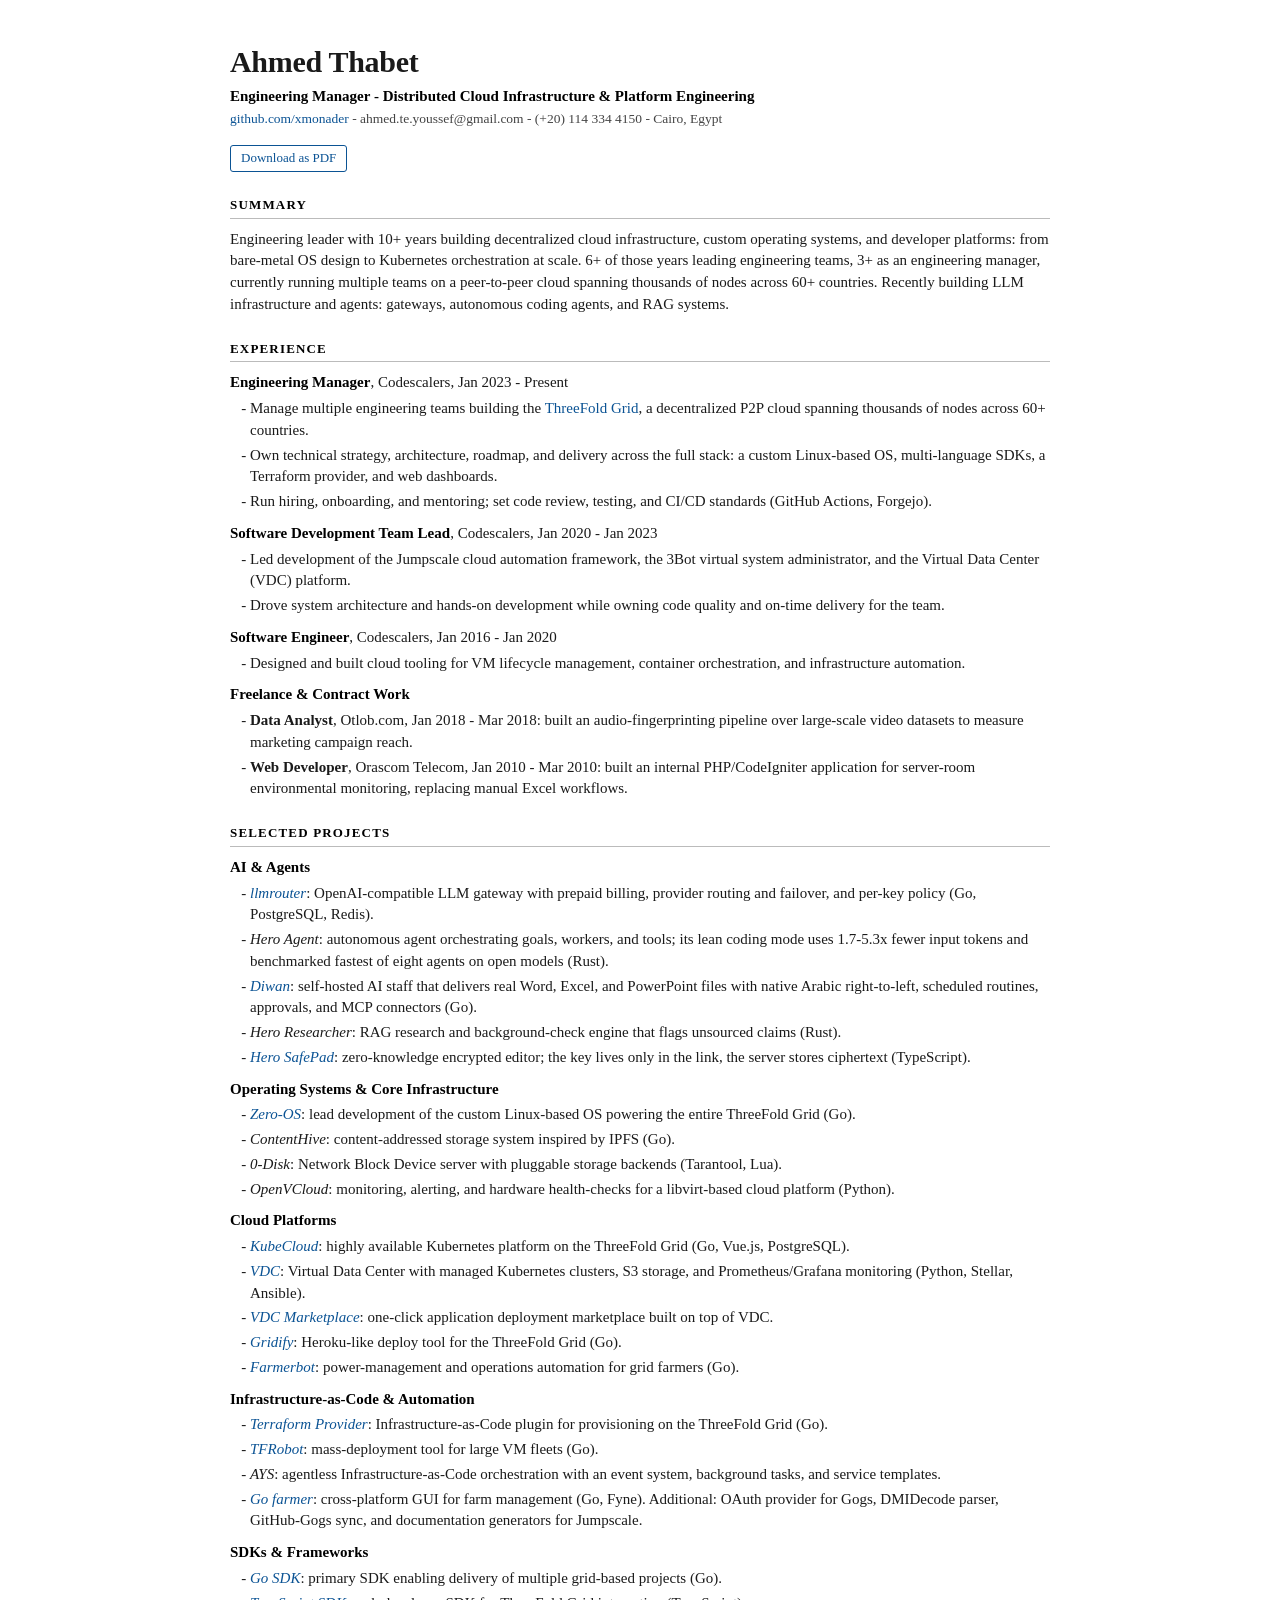
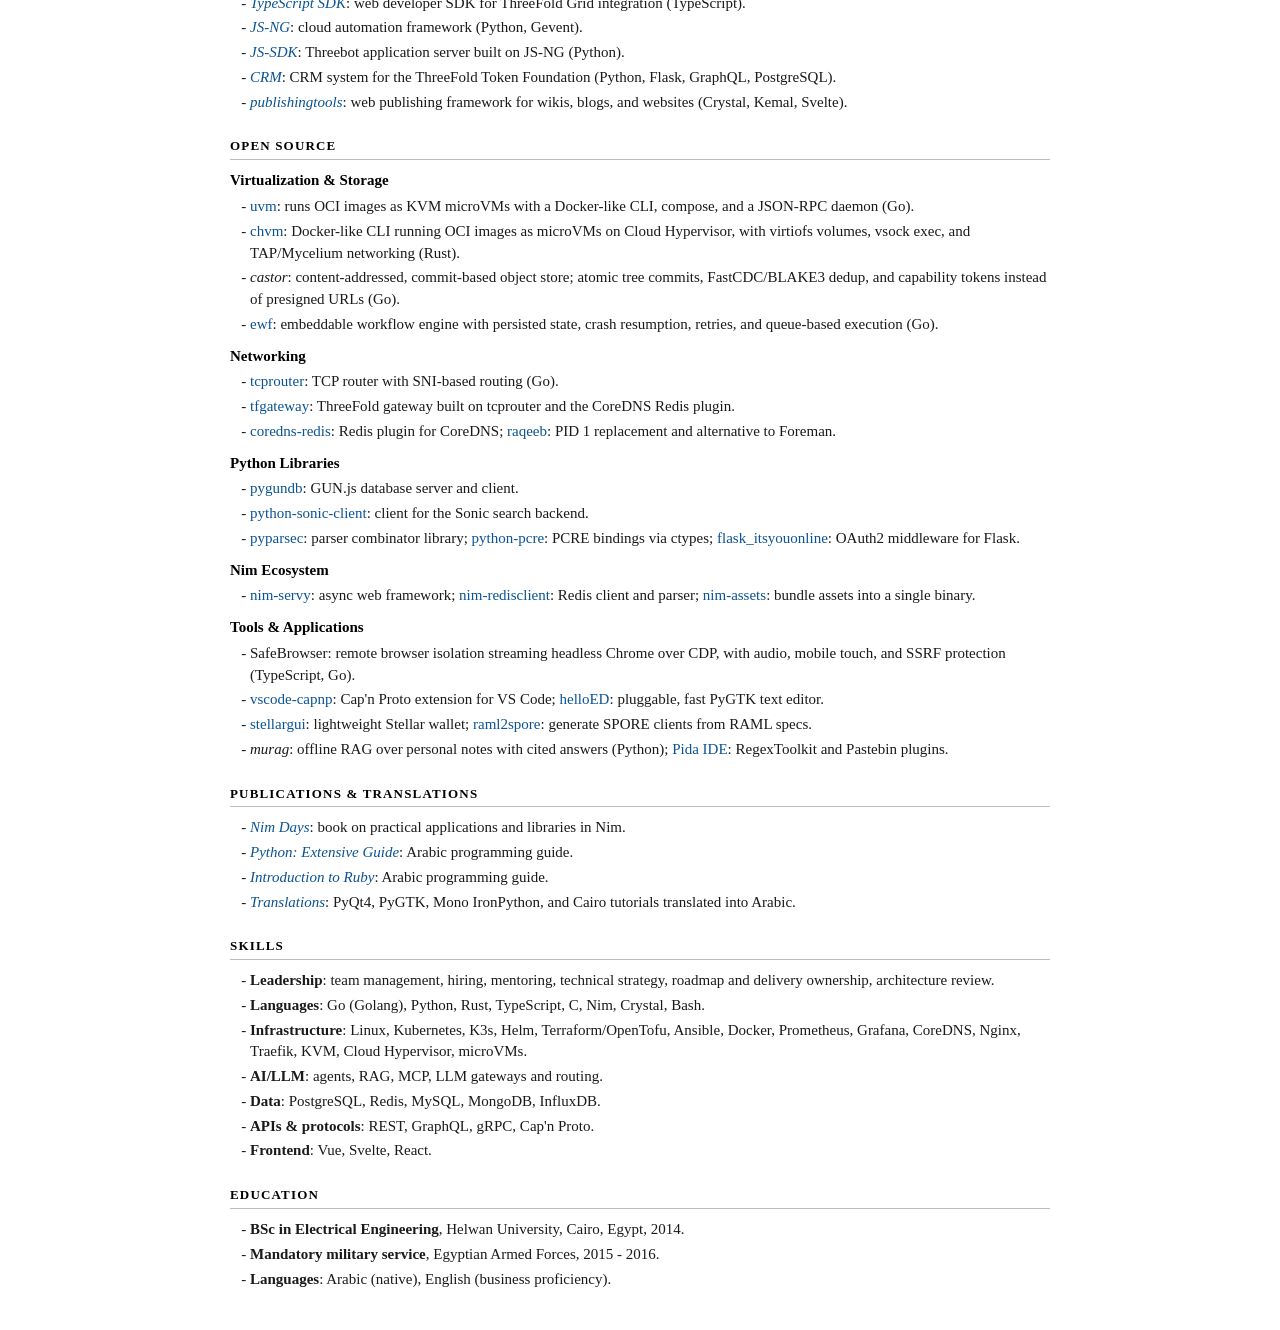
==== commit ce7efd46: "resume: regroup projects, add AI and virtualization to summary and skills, fill three pages at 11pt" ====
--- a/docs/index.html
+++ b/docs/index.html
@@ -102,7 +102,8 @@
 bare-metal OS design to Kubernetes orchestration at scale. 6+ of those
 years leading engineering teams, 3+ as an engineering manager, currently
 running multiple teams on a peer-to-peer cloud spanning thousands of
-nodes across 60+ countries.</p>
+nodes across 60+ countries. Recently building LLM infrastructure and
+agents: gateways, autonomous coding agents, and RAG systems.</p>
 <h2 id="experience">Experience</h2>
 <p><strong>Engineering Manager</strong>, Codescalers, Jan 2023 -
 Present</p>
@@ -140,6 +141,24 @@
 environmental monitoring, replacing manual Excel workflows.</li>
 </ul>
 <h2 id="selected-projects">Selected Projects</h2>
+<p><strong>AI &amp; Agents</strong></p>
+<ul>
+<li><a href="https://github.com/xmonader/llmrouter"><em>llmrouter</em></a>:
+OpenAI-compatible LLM gateway with prepaid billing, provider routing and
+failover, and per-key policy (Go, PostgreSQL, Redis).</li>
+<li><em>Hero Agent</em>: autonomous agent orchestrating goals, workers,
+and tools; its lean coding mode uses 1.7-5.3x fewer input tokens and
+benchmarked fastest of eight agents on open models (Rust).</li>
+<li><a href="https://github.com/xmonader/diwan"><em>Diwan</em></a>:
+self-hosted AI staff that delivers real Word, Excel, and PowerPoint
+files with native Arabic right-to-left, scheduled routines, approvals,
+and MCP connectors (Go).</li>
+<li><em>Hero Researcher</em>: RAG research and background-check engine
+that flags unsourced claims (Rust).</li>
+<li><a href="https://github.com/xmonader/safepad"><em>Hero
+SafePad</em></a>: zero-knowledge encrypted editor; the key lives only in
+the link, the server stores ciphertext (TypeScript).</li>
+</ul>
 <p><strong>Operating Systems &amp; Core Infrastructure</strong></p>
 <ul>
 <li><a href="https://github.com/threefoldtech/zos"><em>Zero-OS</em></a>:
@@ -152,7 +171,7 @@
 <li><em>OpenVCloud</em>: monitoring, alerting, and hardware
 health-checks for a libvirt-based cloud platform (Python).</li>
 </ul>
-<p><strong>Platforms &amp; Developer Tools</strong></p>
+<p><strong>Cloud Platforms</strong></p>
 <ul>
 <li><a href="https://github.com/codescalers/kubecloud"><em>KubeCloud</em></a>:
 highly available Kubernetes platform on the ThreeFold Grid (Go, Vue.js,
@@ -163,30 +182,24 @@
 <li><a href="https://github.com/threefoldtech/vdc"><em>VDC
 Marketplace</em></a>: one-click application deployment marketplace built
 on top of VDC.</li>
-<li><a href="https://github.com/xmonader/llmrouter"><em>llmrouter</em></a>:
-OpenAI-compatible LLM gateway with prepaid billing, provider routing and
-failover, and per-key policy (Go, PostgreSQL, Redis).</li>
-<li><a href="https://github.com/xmonader/diwan"><em>Diwan</em></a>:
-self-hosted AI staff that delivers real Word, Excel, and PowerPoint
-files with native Arabic right-to-left, scheduled routines, approvals,
-and MCP connectors (Go).</li>
-<li><em>Hero Agent</em>: autonomous agent orchestrating goals, workers,
-and tools; its lean coding mode uses 1.7-5.3x fewer input tokens and
-benchmarked fastest of eight agents on open models (Rust).</li>
-<li><em>Hero Researcher</em>: RAG research and background-check engine
-that flags unsourced claims (Rust).</li>
-<li><a href="https://github.com/xmonader/safepad"><em>Hero
-SafePad</em></a>: zero-knowledge encrypted editor; the key lives only in
-the link, the server stores ciphertext (TypeScript).</li>
+<li><a href="https://github.com/threefoldtech/tfgrid-sdk-go"><em>Gridify</em></a>:
+Heroku-like deploy tool for the ThreeFold Grid (Go).</li>
+<li><a href="https://github.com/threefoldtech/tfgrid-sdk-go"><em>Farmerbot</em></a>:
+power-management and operations automation for grid farmers (Go).</li>
+</ul>
+<p><strong>Infrastructure-as-Code &amp; Automation</strong></p>
+<ul>
 <li><a href="https://github.com/threefoldtech/terraform-provider-grid"><em>Terraform
 Provider</em></a>: Infrastructure-as-Code plugin for provisioning on the
 ThreeFold Grid (Go).</li>
 <li><a href="https://github.com/threefoldtech/tfgrid-sdk-go"><em>TFRobot</em></a>:
 mass-deployment tool for large VM fleets (Go).</li>
-<li><a href="https://github.com/threefoldtech/tfgrid-sdk-go"><em>Gridify</em></a>:
-Heroku-like deploy tool for the ThreeFold Grid (Go).</li>
-<li><a href="https://github.com/threefoldtech/tfgrid-sdk-go"><em>Farmerbot</em></a>:
-power-management and operations automation for grid farmers (Go).</li>
+<li><em>AYS</em>: agentless Infrastructure-as-Code orchestration with an
+event system, background tasks, and service templates.</li>
+<li><a href="https://github.com/xmonader/gofarmer"><em>Go
+farmer</em></a>: cross-platform GUI for farm management (Go, Fyne).
+Additional: OAuth provider for Gogs, DMIDecode parser, GitHub-Gogs sync,
+and documentation generators for Jumpscale.</li>
 </ul>
 <p><strong>SDKs &amp; Frameworks</strong></p>
 <ul>
@@ -200,9 +213,6 @@
 cloud automation framework (Python, Gevent).</li>
 <li><a href="https://github.com/threefoldtech/js-sdk"><em>JS-SDK</em></a>:
 Threebot application server built on JS-NG (Python).</li>
-<li><a href="https://github.com/xmonader/ewf"><em>EWF</em></a>:
-embeddable workflow framework for resilient, stateful multi-step
-processes (Go).</li>
 <li><a href="https://github.com/Incubaid/crm/"><em>CRM</em></a>: CRM
 system for the ThreeFold Token Foundation (Python, Flask, GraphQL,
 PostgreSQL).</li>
@@ -210,17 +220,8 @@
 web publishing framework for wikis, blogs, and websites (Crystal, Kemal,
 Svelte).</li>
 </ul>
-<p><strong>Infrastructure Tooling</strong></p>
-<ul>
-<li><em>AYS</em>: agentless Infrastructure-as-Code orchestration with an
-event system, background tasks, and service templates.</li>
-<li><a href="https://github.com/xmonader/gofarmer"><em>Go
-farmer</em></a>: cross-platform GUI for farm management (Go, Fyne).
-Additional: OAuth provider for Gogs, DMIDecode parser, GitHub-Gogs sync,
-and documentation generators for Jumpscale.</li>
-</ul>
 <h2 id="open-source">Open Source</h2>
-<p><strong>Networking &amp; Infrastructure</strong></p>
+<p><strong>Virtualization &amp; Storage</strong></p>
 <ul>
 <li><a href="https://github.com/xmonader/uvm">uvm</a>: runs OCI images
 as KVM microVMs with a Docker-like CLI, compose, and a JSON-RPC daemon
@@ -234,6 +235,9 @@
 <li><a href="https://github.com/xmonader/ewf">ewf</a>: embeddable
 workflow engine with persisted state, crash resumption, retries, and
 queue-based execution (Go).</li>
+</ul>
+<p><strong>Networking</strong></p>
+<ul>
 <li><a href="https://github.com/xmonader/tcprouter">tcprouter</a>: TCP
 router with SNI-based routing (Go).</li>
 <li><a href="https://github.com/threefoldtech/tfgateway">tfgateway</a>:
@@ -262,9 +266,9 @@
 </ul>
 <p><strong>Tools &amp; Applications</strong></p>
 <ul>
-<li><a href="https://github.com/xmonader/safebrowser">SafeBrowser</a>:
-remote browser isolation streaming headless Chrome over CDP, with audio,
-mobile touch, and SSRF protection (TypeScript, Go).</li>
+<li>SafeBrowser: remote browser isolation streaming headless Chrome over
+CDP, with audio, mobile touch, and SSRF protection (TypeScript,
+Go).</li>
 <li><a href="https://github.com/xmonader/vscode-capnp">vscode-capnp</a>:
 Cap&#39;n Proto extension for VS Code; <a href="https://github.com/xmonader/helloed">helloED</a>: pluggable, fast
 PyGTK text editor.</li>
@@ -296,7 +300,9 @@
 C, Nim, Crystal, Bash.</li>
 <li><strong>Infrastructure</strong>: Linux, Kubernetes, K3s, Helm,
 Terraform/OpenTofu, Ansible, Docker, Prometheus, Grafana, CoreDNS,
-Nginx, Traefik.</li>
+Nginx, Traefik, KVM, Cloud Hypervisor, microVMs.</li>
+<li><strong>AI/LLM</strong>: agents, RAG, MCP, LLM gateways and
+routing.</li>
 <li><strong>Data</strong>: PostgreSQL, Redis, MySQL, MongoDB,
 InfluxDB.</li>
 <li><strong>APIs &amp; protocols</strong>: REST, GraphQL, gRPC, Cap&#39;n
